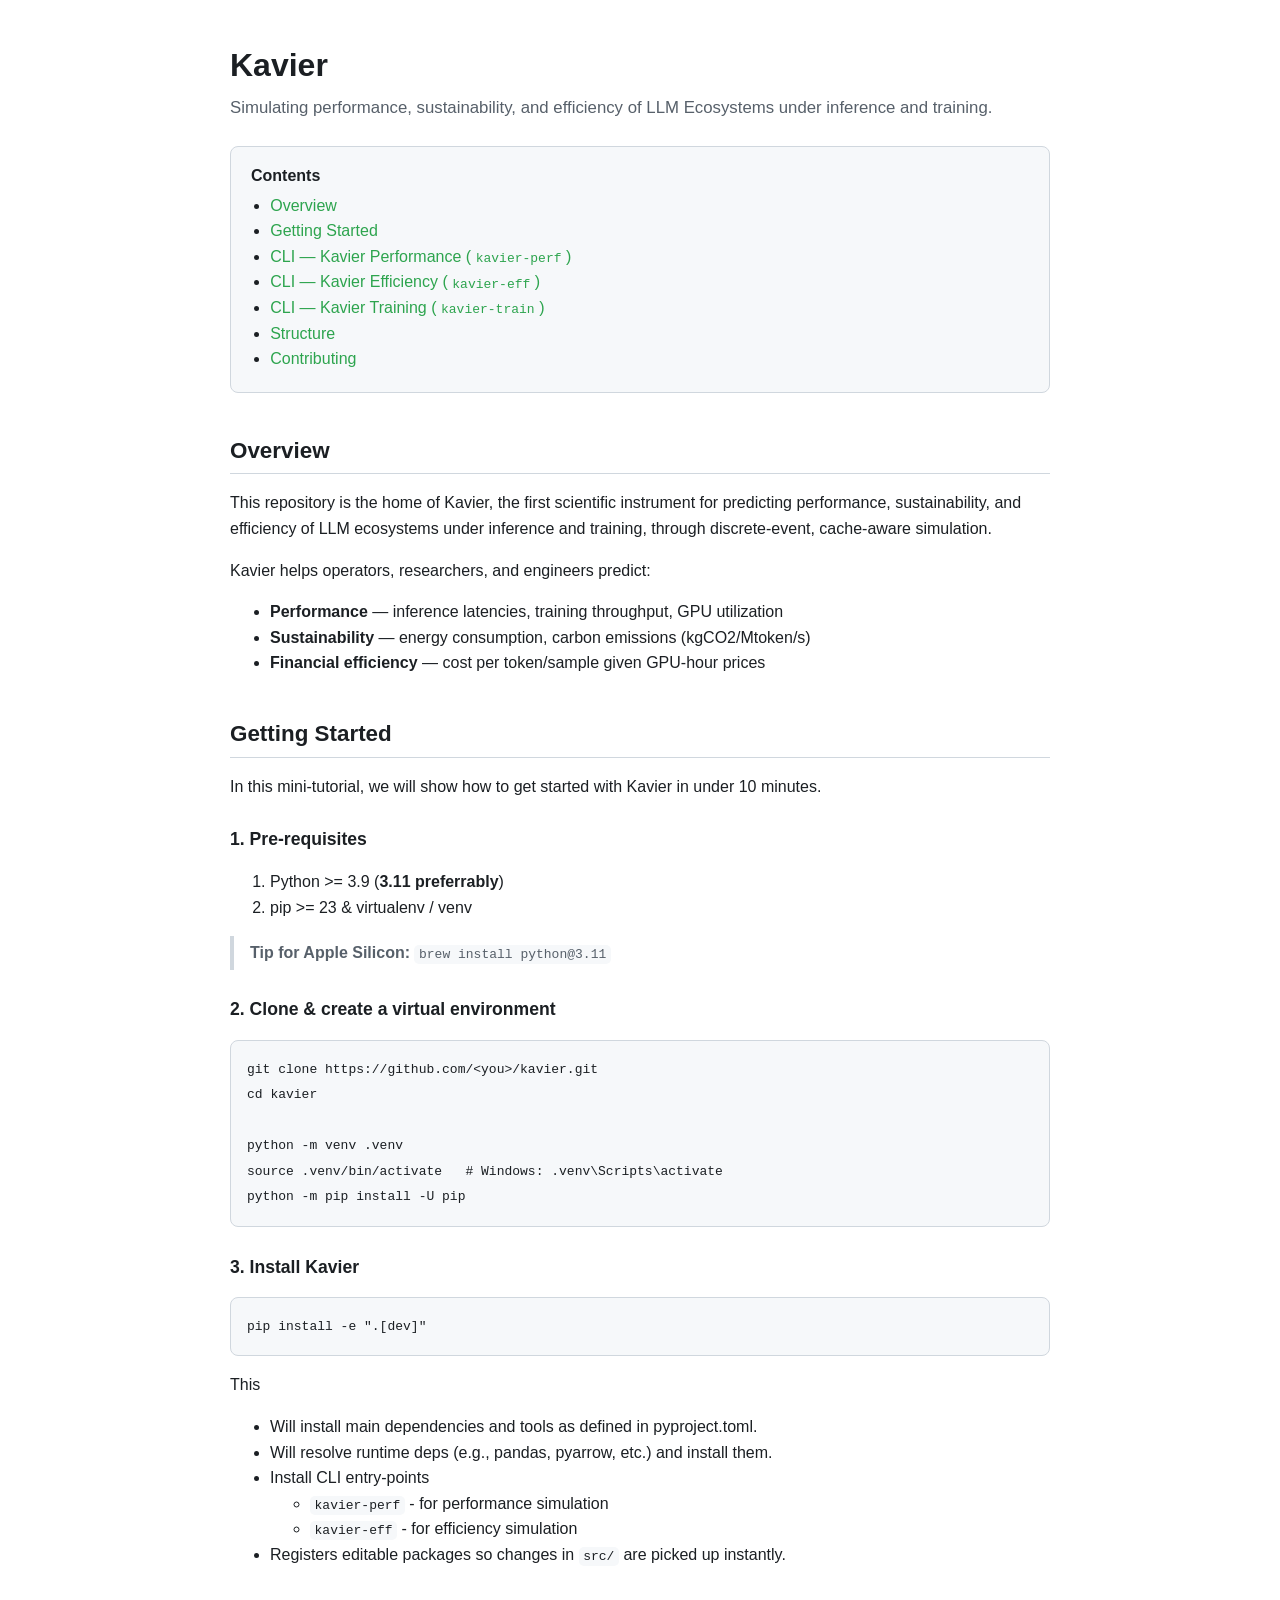
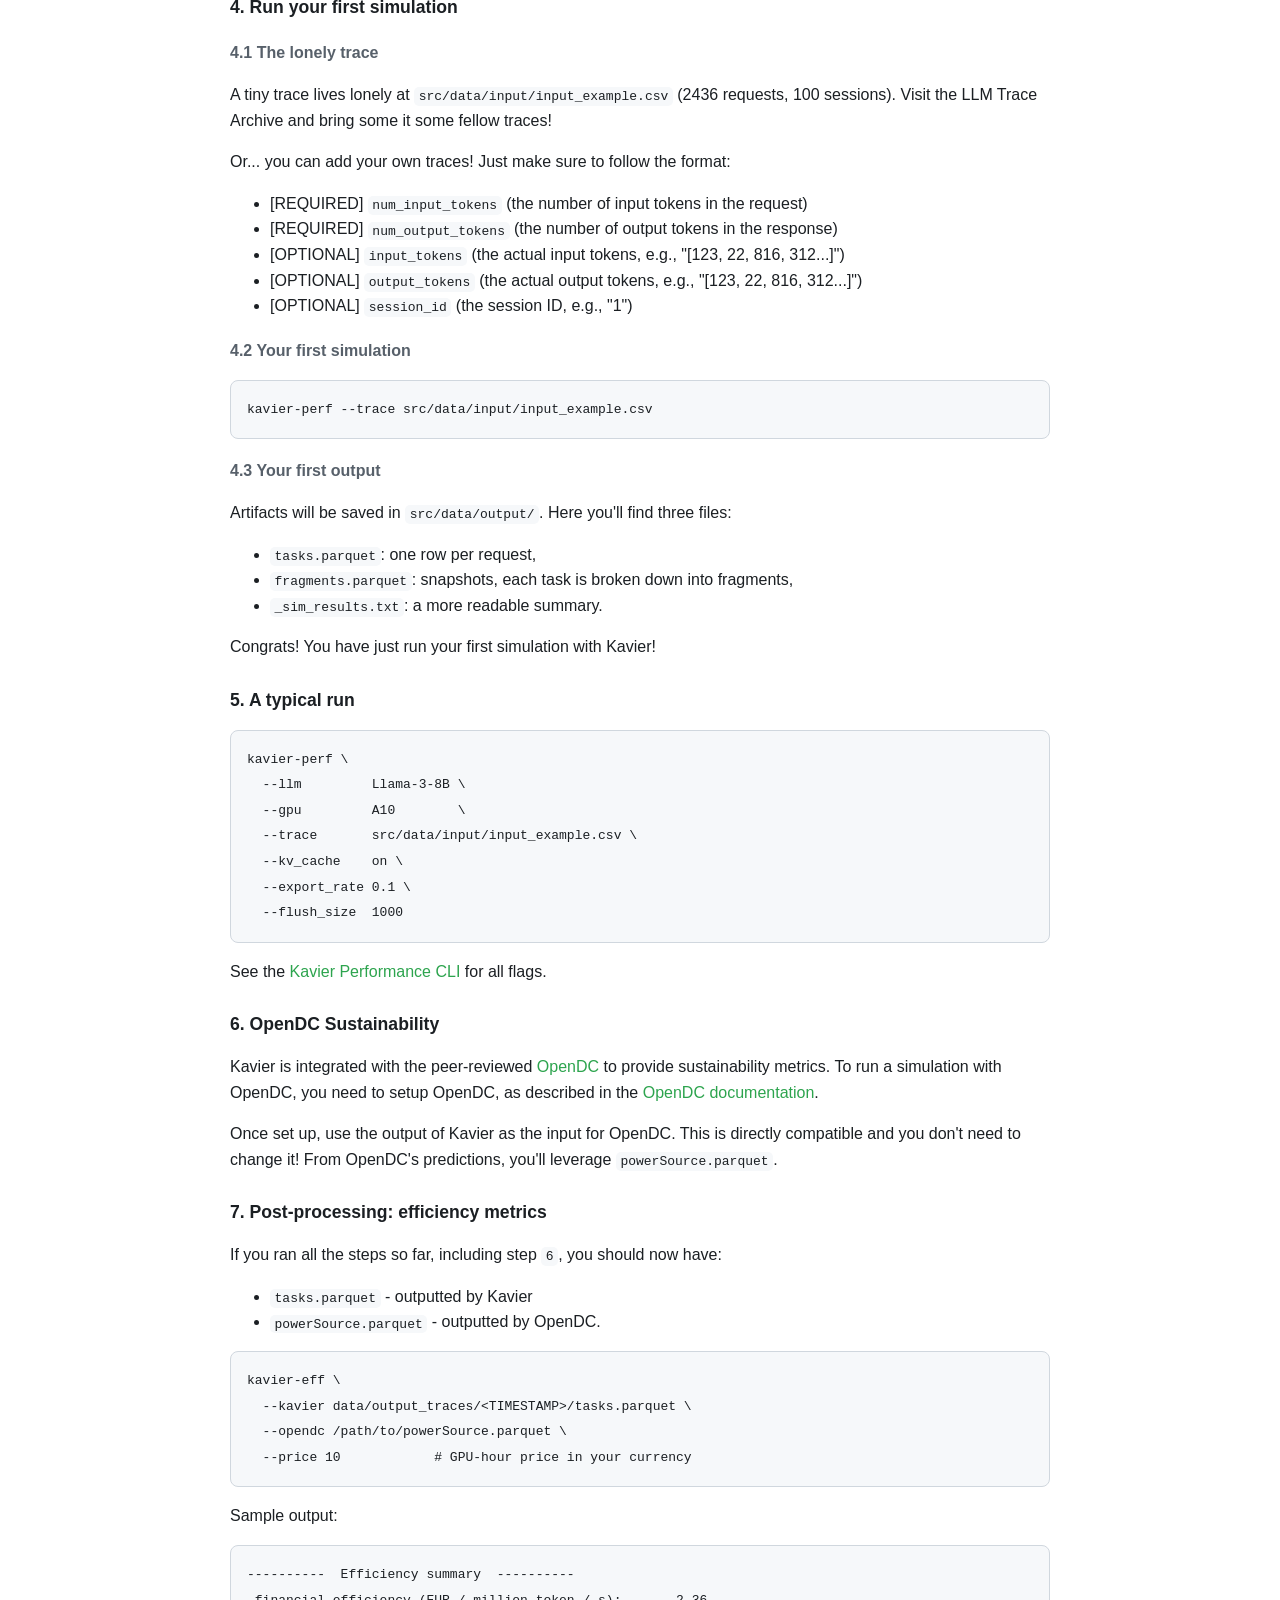
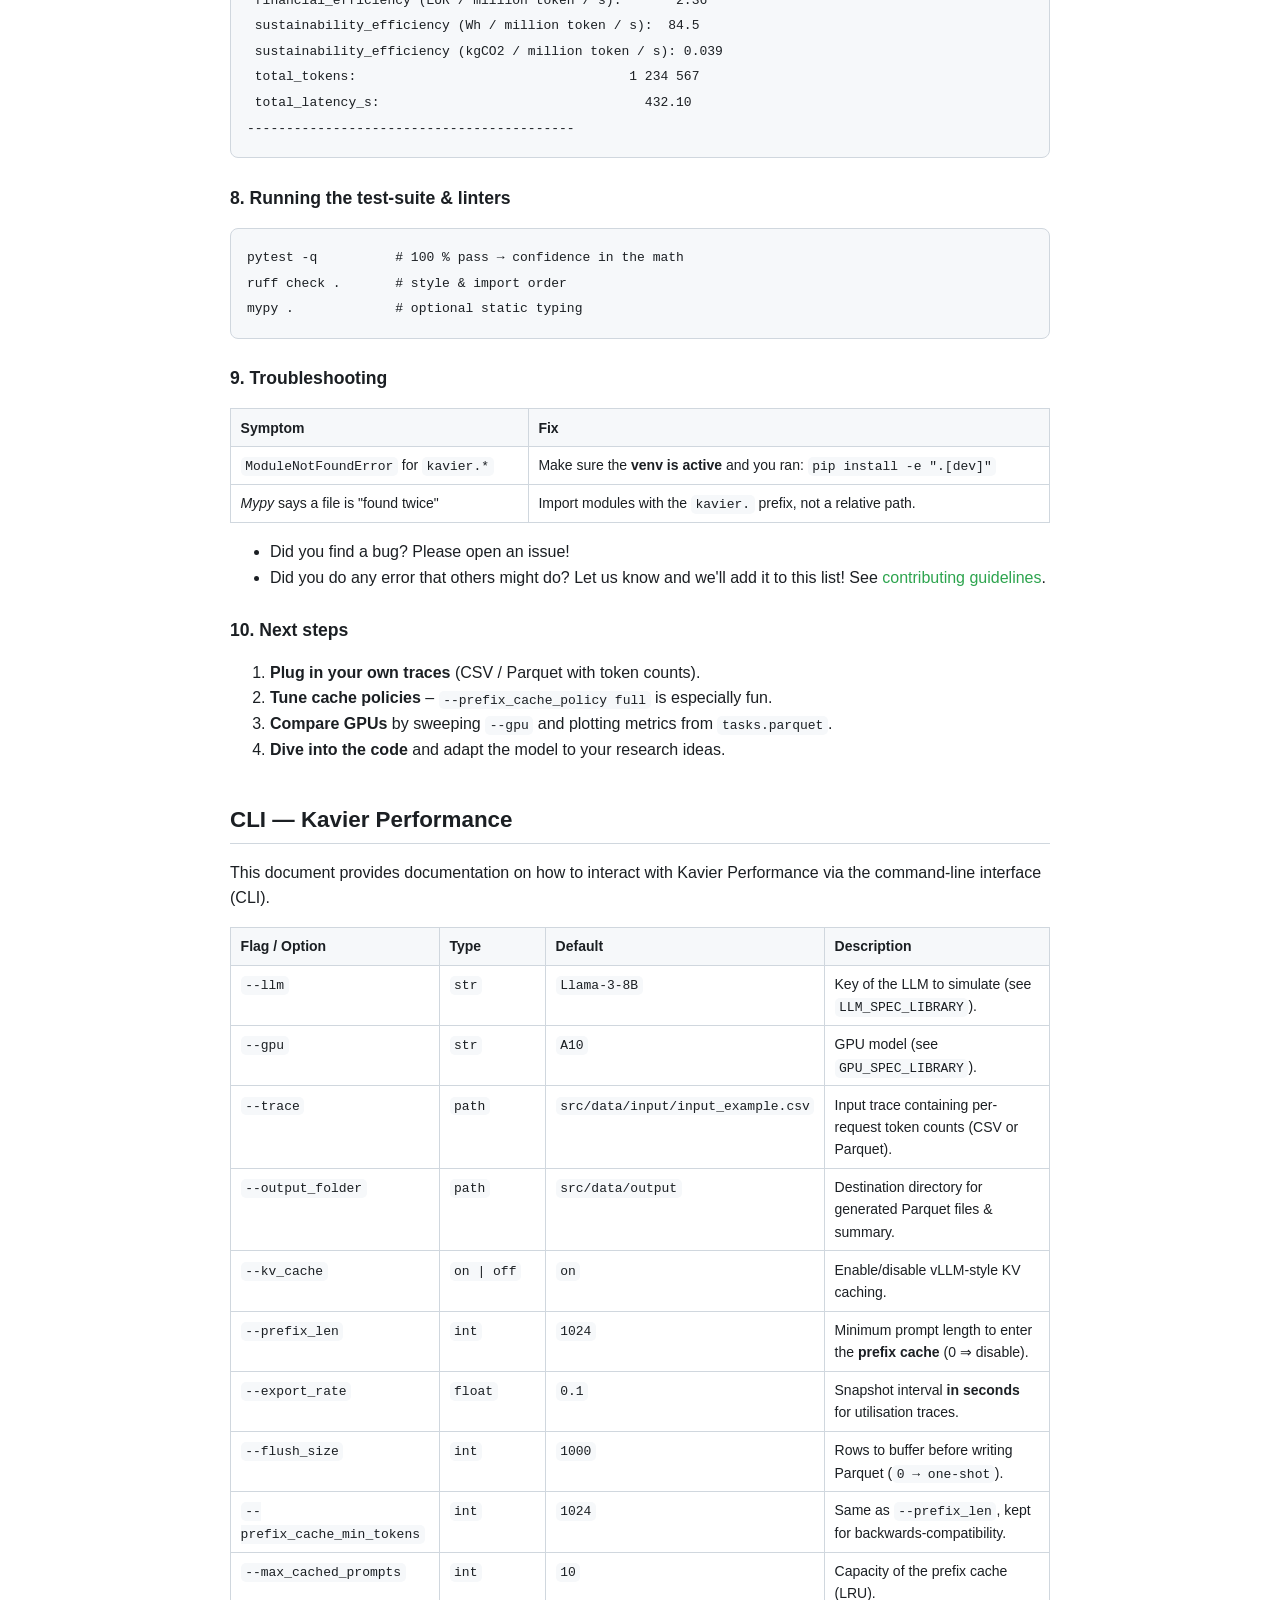
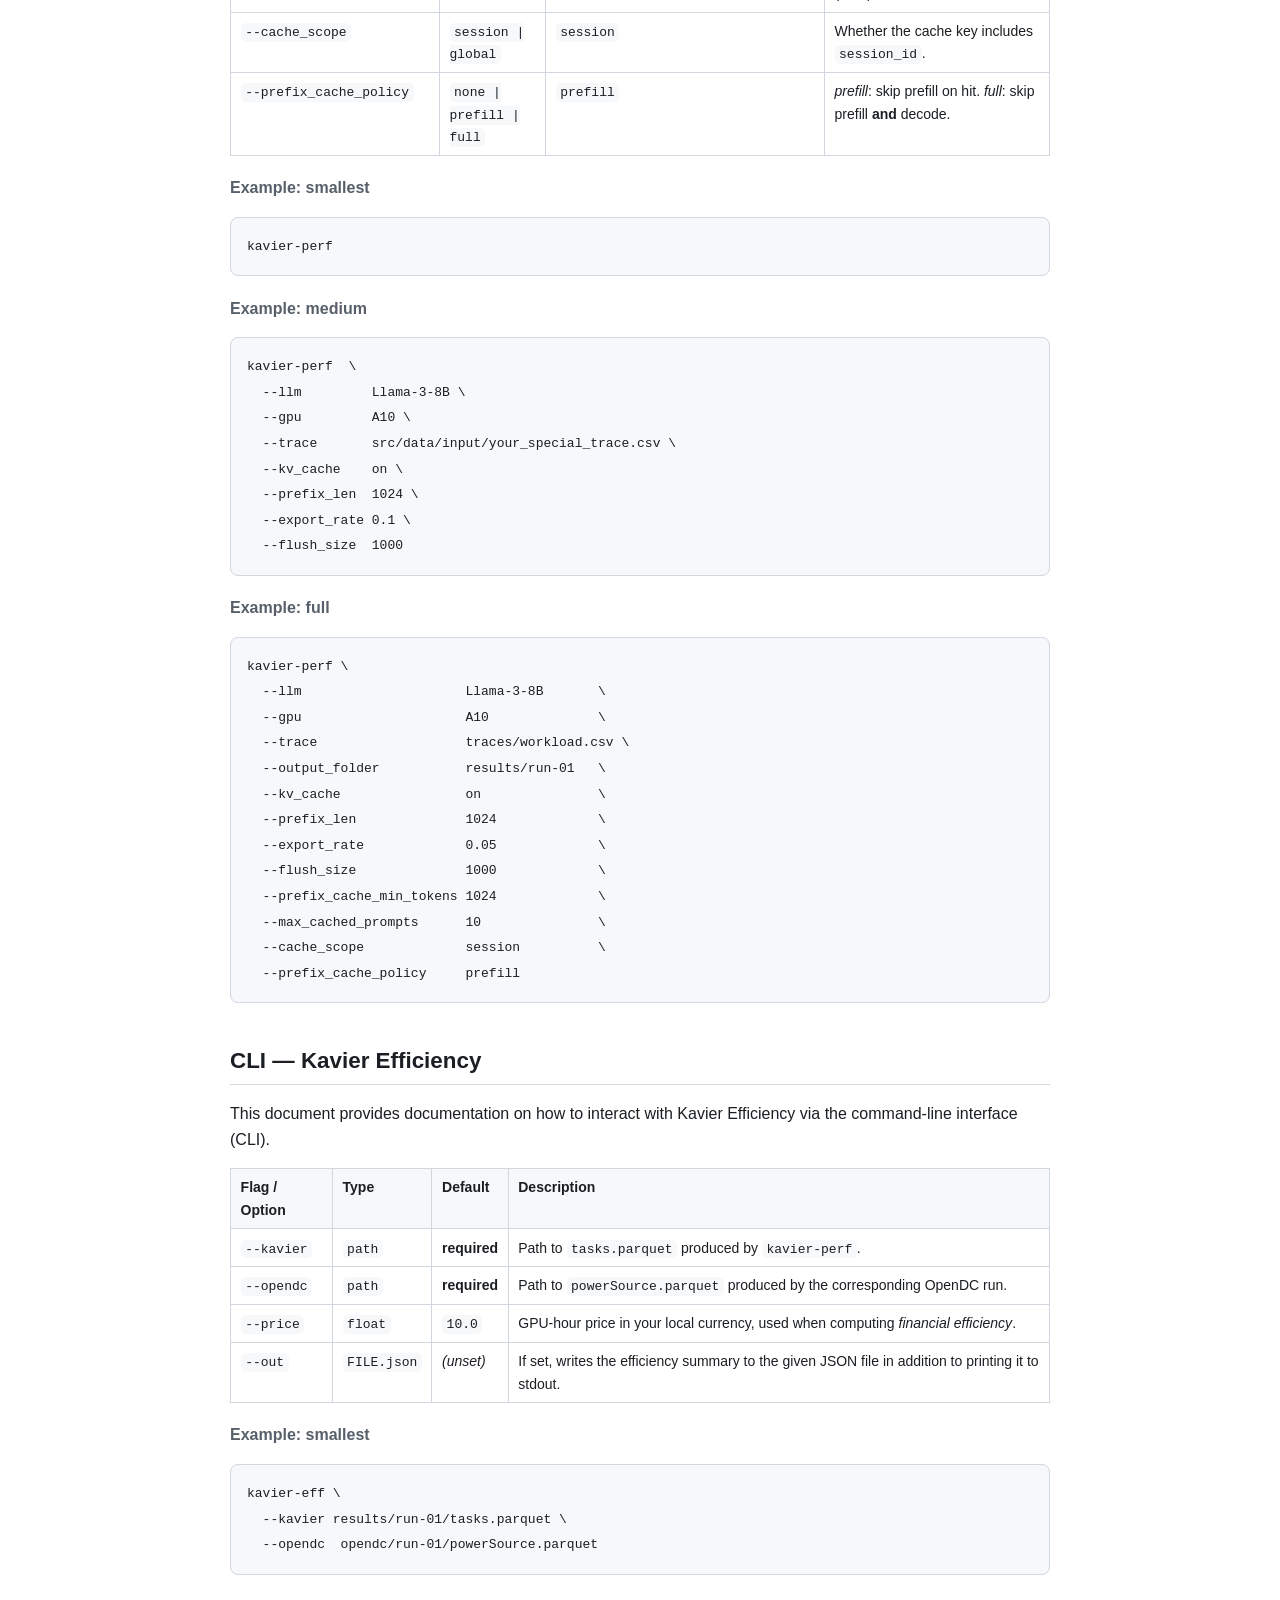
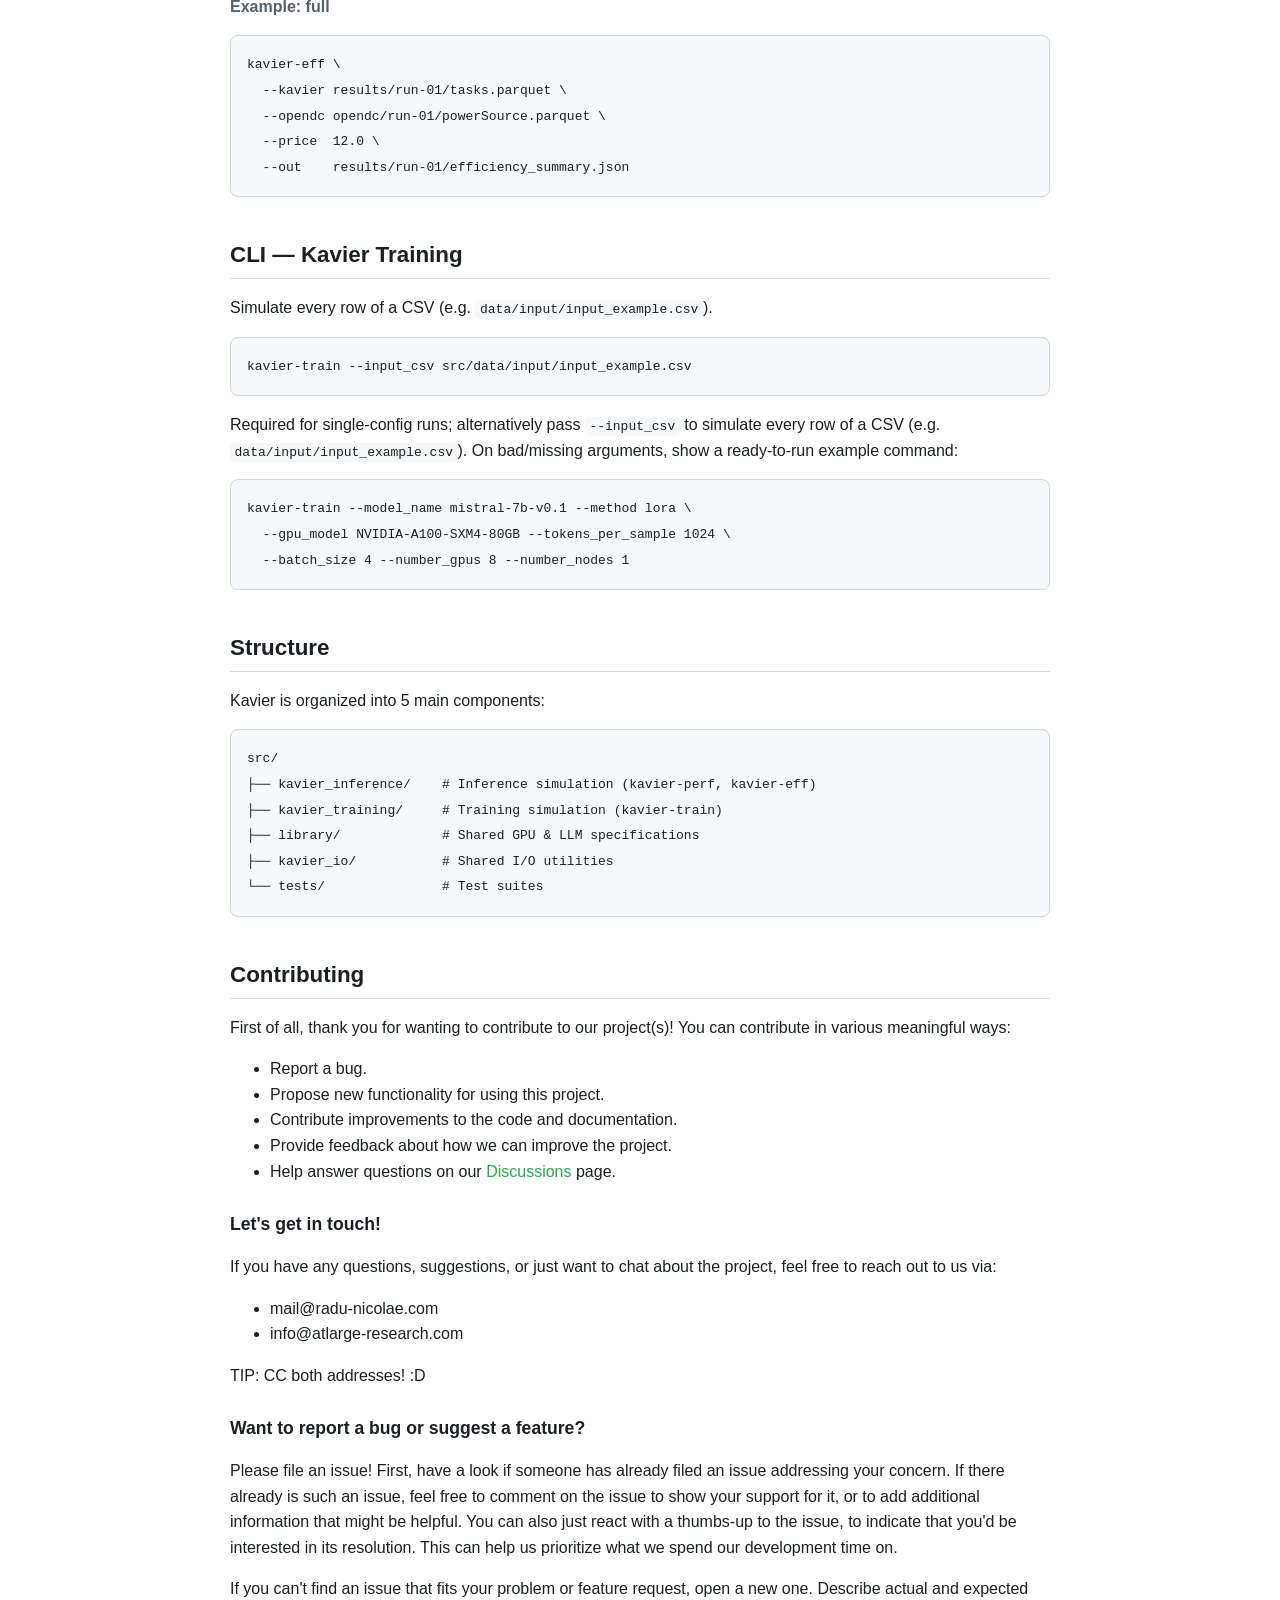
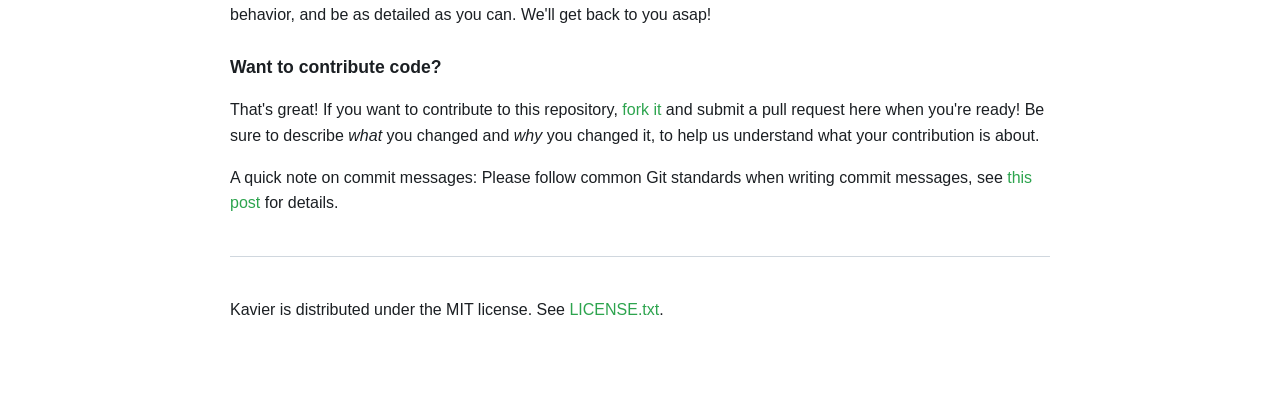
==== docs/index.html @ 8dd2b0b7 "docs: consolidate markdown into docs/index.html (author's wording only)" ====
<!DOCTYPE html>
<html lang="en">
<head>
<meta charset="utf-8">
<meta name="viewport" content="width=device-width, initial-scale=1">
<title>Kavier Documentation</title>
<style>
  :root { --fg: #1b1f23; --muted: #57606a; --accent: #2da44e; --border: #d0d7de; --bg: #ffffff; --code-bg: #f6f8fa; }
  * { box-sizing: border-box; }
  body { margin: 0; color: var(--fg); background: var(--bg);
         font: 16px/1.6 -apple-system, BlinkMacSystemFont, "Segoe UI", Helvetica, Arial, sans-serif; }
  .wrap { max-width: 860px; margin: 0 auto; padding: 2.5rem 1.25rem 4rem; }
  h1 { font-size: 2rem; margin: 0 0 .25rem; }
  h2 { font-size: 1.4rem; margin: 2.5rem 0 .75rem; padding-bottom: .3rem; border-bottom: 1px solid var(--border); }
  h3 { font-size: 1.1rem; margin: 1.6rem 0 .5rem; }
  h4 { font-size: 1rem; margin: 1.2rem 0 .4rem; color: var(--muted); }
  p, li { color: var(--fg); }
  a { color: var(--accent); text-decoration: none; }
  a:hover { text-decoration: underline; }
  code { background: var(--code-bg); padding: .15em .35em; border-radius: 5px;
         font: 13px/1.5 ui-monospace, SFMono-Regular, Menlo, Consolas, monospace; }
  pre { background: var(--code-bg); border: 1px solid var(--border); border-radius: 8px;
        padding: 1rem; overflow-x: auto; }
  pre code { background: none; padding: 0; }
  table { border-collapse: collapse; width: 100%; margin: 1rem 0; font-size: 14px; }
  th, td { border: 1px solid var(--border); padding: .45rem .6rem; text-align: left; vertical-align: top; }
  th { background: var(--code-bg); }
  .tagline { color: var(--muted); font-size: 1.05rem; margin: 0 0 1.5rem; }
  nav.toc { background: var(--code-bg); border: 1px solid var(--border); border-radius: 8px;
            padding: 1rem 1.25rem; margin: 1.5rem 0; }
  nav.toc ul { margin: .25rem 0; padding-left: 1.2rem; }
  blockquote { margin: 1rem 0; padding: .25rem 1rem; border-left: 4px solid var(--border); color: var(--muted); }
  hr { border: none; border-top: 1px solid var(--border); margin: 2.5rem 0; }
</style>
</head>
<body>
<div class="wrap">

  <h1>Kavier</h1>
  <p class="tagline">Simulating performance, sustainability, and efficiency of LLM Ecosystems under inference and training.</p>

  <nav class="toc">
    <strong>Contents</strong>
    <ul>
      <li><a href="#overview">Overview</a></li>
      <li><a href="#getting-started">Getting Started</a></li>
      <li><a href="#cli-performance">CLI &mdash; Kavier Performance (<code>kavier-perf</code>)</a></li>
      <li><a href="#cli-efficiency">CLI &mdash; Kavier Efficiency (<code>kavier-eff</code>)</a></li>
      <li><a href="#cli-training">CLI &mdash; Kavier Training (<code>kavier-train</code>)</a></li>
      <li><a href="#structure">Structure</a></li>
      <li><a href="#contributing">Contributing</a></li>
    </ul>
  </nav>

  <h2 id="overview">Overview</h2>
  <p>This repository is the home of Kavier, the first scientific instrument for predicting performance, sustainability, and efficiency of LLM ecosystems under inference and training, through discrete-event, cache-aware simulation.</p>
  <p>Kavier helps operators, researchers, and engineers predict:</p>
  <ul>
    <li><strong>Performance</strong> &mdash; inference latencies, training throughput, GPU utilization</li>
    <li><strong>Sustainability</strong> &mdash; energy consumption, carbon emissions (kgCO2/Mtoken/s)</li>
    <li><strong>Financial efficiency</strong> &mdash; cost per token/sample given GPU-hour prices</li>
  </ul>

  <h2 id="getting-started">Getting Started</h2>
  <p>In this mini-tutorial, we will show how to get started with Kavier in under 10 minutes.</p>

  <h3>1. Pre-requisites</h3>
  <ol>
    <li>Python &gt;= 3.9 (<strong>3.11 preferrably</strong>)</li>
    <li>pip &gt;= 23 &amp; virtualenv / venv</li>
  </ol>
  <blockquote><strong>Tip for Apple Silicon:</strong> <code>brew install python@3.11</code></blockquote>

  <h3>2. Clone &amp; create a virtual environment</h3>
<pre><code>git clone https://github.com/&lt;you&gt;/kavier.git
cd kavier

python -m venv .venv
source .venv/bin/activate   # Windows: .venv\Scripts\activate
python -m pip install -U pip</code></pre>

  <h3>3. Install Kavier</h3>
<pre><code>pip install -e ".[dev]"</code></pre>
  <p>This</p>
  <ul>
    <li>Will install main dependencies and tools as defined in pyproject.toml.</li>
    <li>Will resolve runtime deps (e.g., pandas, pyarrow, etc.) and install them.</li>
    <li>Install CLI entry-points
      <ul>
        <li><code>kavier-perf</code> - for performance simulation</li>
        <li><code>kavier-eff</code> - for efficiency simulation</li>
      </ul>
    </li>
    <li>Registers editable packages so changes in <code>src/</code> are picked up instantly.</li>
  </ul>

  <h3>4. Run your first simulation</h3>
  <h4>4.1 The lonely trace</h4>
  <p>A tiny trace lives lonely at <code>src/data/input/input_example.csv</code> (2436 requests, 100 sessions). Visit the LLM Trace Archive and bring some it some fellow traces!</p>
  <p>Or... you can add your own traces! Just make sure to follow the format:</p>
  <ul>
    <li>[REQUIRED] <code>num_input_tokens</code> (the number of input tokens in the request)</li>
    <li>[REQUIRED] <code>num_output_tokens</code> (the number of output tokens in the response)</li>
    <li>[OPTIONAL] <code>input_tokens</code> (the actual input tokens, e.g., "[123, 22, 816, 312...]")</li>
    <li>[OPTIONAL] <code>output_tokens</code> (the actual output tokens, e.g., "[123, 22, 816, 312...]")</li>
    <li>[OPTIONAL] <code>session_id</code> (the session ID, e.g., "1")</li>
  </ul>

  <h4>4.2 Your first simulation</h4>
<pre><code>kavier-perf --trace src/data/input/input_example.csv</code></pre>

  <h4>4.3 Your first output</h4>
  <p>Artifacts will be saved in <code>src/data/output/</code>. Here you'll find three files:</p>
  <ul>
    <li><code>tasks.parquet</code>: one row per request,</li>
    <li><code>fragments.parquet</code>: snapshots, each task is broken down into fragments,</li>
    <li><code>_sim_results.txt</code>: a more readable summary.</li>
  </ul>
  <p>Congrats! You have just run your first simulation with Kavier!</p>

  <h3>5. A typical run</h3>
<pre><code>kavier-perf \
  --llm         Llama-3-8B \
  --gpu         A10        \
  --trace       src/data/input/input_example.csv \
  --kv_cache    on \
  --export_rate 0.1 \
  --flush_size  1000</code></pre>
  <p>See the <a href="#cli-performance">Kavier Performance CLI</a> for all flags.</p>

  <h3>6. OpenDC Sustainability</h3>
  <p>Kavier is integrated with the peer-reviewed <a href="https://opendc.org/">OpenDC</a> to provide sustainability metrics. To run a simulation with OpenDC, you need to setup OpenDC, as described in the <a href="https://opendc.org/">OpenDC documentation</a>.</p>
  <p>Once set up, use the output of Kavier as the input for OpenDC. This is directly compatible and you don't need to change it! From OpenDC's predictions, you'll leverage <code>powerSource.parquet</code>.</p>

  <h3>7. Post-processing: efficiency metrics</h3>
  <p>If you ran all the steps so far, including step <code>6</code>, you should now have:</p>
  <ul>
    <li><code>tasks.parquet</code> - outputted by Kavier</li>
    <li><code>powerSource.parquet</code> - outputted by OpenDC.</li>
  </ul>
<pre><code>kavier-eff \
  --kavier data/output_traces/&lt;TIMESTAMP&gt;/tasks.parquet \
  --opendc /path/to/powerSource.parquet \
  --price 10            # GPU-hour price in your currency</code></pre>
  <p>Sample output:</p>
<pre><code>----------  Efficiency summary  ----------
 financial_efficiency (EUR / million token / s):       2.36
 sustainability_efficiency (Wh / million token / s):  84.5
 sustainability_efficiency (kgCO2 / million token / s): 0.039
 total_tokens:                                   1 234 567
 total_latency_s:                                  432.10
------------------------------------------</code></pre>

  <h3>8. Running the test-suite &amp; linters</h3>
<pre><code>pytest -q          # 100 % pass → confidence in the math
ruff check .       # style & import order
mypy .             # optional static typing</code></pre>

  <h3>9. Troubleshooting</h3>
  <table>
    <tr><th>Symptom</th><th>Fix</th></tr>
    <tr><td><code>ModuleNotFoundError</code> for <code>kavier.*</code></td><td>Make sure the <strong>venv is active</strong> and you ran: <code>pip install -e ".[dev]"</code></td></tr>
    <tr><td><em>Mypy</em> says a file is "found twice"</td><td>Import modules with the <strong><code>kavier.</code></strong> prefix, not a relative path.</td></tr>
  </table>
  <ul>
    <li>Did you find a bug? Please open an issue!</li>
    <li>Did you do any error that others might do? Let us know and we'll add it to this list! See <a href="#contributing">contributing guidelines</a>.</li>
  </ul>

  <h3>10. Next steps</h3>
  <ol>
    <li><strong>Plug in your own traces</strong> (CSV / Parquet with token counts).</li>
    <li><strong>Tune cache policies</strong> &ndash; <code>--prefix_cache_policy full</code> is especially fun.</li>
    <li><strong>Compare GPUs</strong> by sweeping <code>--gpu</code> and plotting metrics from <code>tasks.parquet</code>.</li>
    <li><strong>Dive into the code</strong> and adapt the model to your research ideas.</li>
  </ol>

  <h2 id="cli-performance">CLI &mdash; Kavier Performance</h2>
  <p>This document provides documentation on how to interact with Kavier Performance via the command-line interface (CLI).</p>
  <table>
    <tr><th>Flag / Option</th><th>Type</th><th>Default</th><th>Description</th></tr>
    <tr><td><code>--llm</code></td><td><code>str</code></td><td><code>Llama-3-8B</code></td><td>Key of the LLM to simulate (see <code>LLM_SPEC_LIBRARY</code>).</td></tr>
    <tr><td><code>--gpu</code></td><td><code>str</code></td><td><code>A10</code></td><td>GPU model (see <code>GPU_SPEC_LIBRARY</code>).</td></tr>
    <tr><td><code>--trace</code></td><td><code>path</code></td><td><code>src/data/input/input_example.csv</code></td><td>Input trace containing per-request token counts (CSV or Parquet).</td></tr>
    <tr><td><code>--output_folder</code></td><td><code>path</code></td><td><code>src/data/output</code></td><td>Destination directory for generated Parquet files &amp; summary.</td></tr>
    <tr><td><code>--kv_cache</code></td><td><code>on | off</code></td><td><code>on</code></td><td>Enable/disable vLLM-style KV caching.</td></tr>
    <tr><td><code>--prefix_len</code></td><td><code>int</code></td><td><code>1024</code></td><td>Minimum prompt length to enter the <strong>prefix cache</strong> (0 &rArr; disable).</td></tr>
    <tr><td><code>--export_rate</code></td><td><code>float</code></td><td><code>0.1</code></td><td>Snapshot interval <strong>in seconds</strong> for utilisation traces.</td></tr>
    <tr><td><code>--flush_size</code></td><td><code>int</code></td><td><code>1000</code></td><td>Rows to buffer before writing Parquet (<code>0 → one-shot</code>).</td></tr>
    <tr><td><code>--prefix_cache_min_tokens</code></td><td><code>int</code></td><td><code>1024</code></td><td>Same as <code>--prefix_len</code>, kept for backwards-compatibility.</td></tr>
    <tr><td><code>--max_cached_prompts</code></td><td><code>int</code></td><td><code>10</code></td><td>Capacity of the prefix cache (LRU).</td></tr>
    <tr><td><code>--cache_scope</code></td><td><code>session | global</code></td><td><code>session</code></td><td>Whether the cache key includes <code>session_id</code>.</td></tr>
    <tr><td><code>--prefix_cache_policy</code></td><td><code>none | prefill | full</code></td><td><code>prefill</code></td><td><em>prefill</em>: skip prefill on hit. <em>full</em>: skip prefill <strong>and</strong> decode.</td></tr>
  </table>

  <h4>Example: smallest</h4>
<pre><code>kavier-perf</code></pre>

  <h4>Example: medium</h4>
<pre><code>kavier-perf  \
  --llm         Llama-3-8B \
  --gpu         A10 \
  --trace       src/data/input/your_special_trace.csv \
  --kv_cache    on \
  --prefix_len  1024 \
  --export_rate 0.1 \
  --flush_size  1000</code></pre>

  <h4>Example: full</h4>
<pre><code>kavier-perf \
  --llm                     Llama-3-8B       \
  --gpu                     A10              \
  --trace                   traces/workload.csv \
  --output_folder           results/run-01   \
  --kv_cache                on               \
  --prefix_len              1024             \
  --export_rate             0.05             \
  --flush_size              1000             \
  --prefix_cache_min_tokens 1024             \
  --max_cached_prompts      10               \
  --cache_scope             session          \
  --prefix_cache_policy     prefill</code></pre>

  <h2 id="cli-efficiency">CLI &mdash; Kavier Efficiency</h2>
  <p>This document provides documentation on how to interact with Kavier Efficiency via the command-line interface (CLI).</p>
  <table>
    <tr><th>Flag / Option</th><th>Type</th><th>Default</th><th>Description</th></tr>
    <tr><td><code>--kavier</code></td><td><code>path</code></td><td><strong>required</strong></td><td>Path to <strong><code>tasks.parquet</code></strong> produced by <code>kavier-perf</code>.</td></tr>
    <tr><td><code>--opendc</code></td><td><code>path</code></td><td><strong>required</strong></td><td>Path to <strong><code>powerSource.parquet</code></strong> produced by the corresponding OpenDC run.</td></tr>
    <tr><td><code>--price</code></td><td><code>float</code></td><td><code>10.0</code></td><td>GPU-hour price in your local currency, used when computing <em>financial efficiency</em>.</td></tr>
    <tr><td><code>--out</code></td><td><code>FILE.json</code></td><td><em>(unset)</em></td><td>If set, writes the efficiency summary to the given JSON file in addition to printing it to stdout.</td></tr>
  </table>

  <h4>Example: smallest</h4>
<pre><code>kavier-eff \
  --kavier results/run-01/tasks.parquet \
  --opendc  opendc/run-01/powerSource.parquet</code></pre>

  <h4>Example: full</h4>
<pre><code>kavier-eff \
  --kavier results/run-01/tasks.parquet \
  --opendc opendc/run-01/powerSource.parquet \
  --price  12.0 \
  --out    results/run-01/efficiency_summary.json</code></pre>

  <h2 id="cli-training">CLI &mdash; Kavier Training</h2>
  <p>Simulate every row of a CSV (e.g. <code>data/input/input_example.csv</code>).</p>
<pre><code>kavier-train --input_csv src/data/input/input_example.csv</code></pre>
  <p>Required for single-config runs; alternatively pass <code>--input_csv</code> to simulate every row of a CSV (e.g. <code>data/input/input_example.csv</code>). On bad/missing arguments, show a ready-to-run example command:</p>
<pre><code>kavier-train --model_name mistral-7b-v0.1 --method lora \
  --gpu_model NVIDIA-A100-SXM4-80GB --tokens_per_sample 1024 \
  --batch_size 4 --number_gpus 8 --number_nodes 1</code></pre>

  <h2 id="structure">Structure</h2>
  <p>Kavier is organized into 5 main components:</p>
<pre><code>src/
├── kavier_inference/    # Inference simulation (kavier-perf, kavier-eff)
├── kavier_training/     # Training simulation (kavier-train)
├── library/             # Shared GPU & LLM specifications
├── kavier_io/           # Shared I/O utilities
└── tests/               # Test suites</code></pre>

  <h2 id="contributing">Contributing</h2>
  <p>First of all, thank you for wanting to contribute to our project(s)! You can contribute in various meaningful ways:</p>
  <ul>
    <li>Report a bug.</li>
    <li>Propose new functionality for using this project.</li>
    <li>Contribute improvements to the code and documentation.</li>
    <li>Provide feedback about how we can improve the project.</li>
    <li>Help answer questions on our <a href="https://github.com/atlarge-research/discussions">Discussions</a> page.</li>
  </ul>

  <h3>Let's get in touch!</h3>
  <p>If you have any questions, suggestions, or just want to chat about the project, feel free to reach out to us via:</p>
  <ul>
    <li>mail@radu-nicolae.com</li>
    <li>info@atlarge-research.com</li>
  </ul>
  <p>TIP: CC both addresses! :D</p>

  <h3>Want to report a bug or suggest a feature?</h3>
  <p>Please file an issue! First, have a look if someone has already filed an issue addressing your concern. If there already is such an issue, feel free to comment on the issue to show your support for it, or to add additional information that might be helpful. You can also just react with a thumbs-up to the issue, to indicate that you'd be interested in its resolution. This can help us prioritize what we spend our development time on.</p>
  <p>If you can't find an issue that fits your problem or feature request, open a new one. Describe actual and expected behavior, and be as detailed as you can. We'll get back to you asap!</p>

  <h3>Want to contribute code?</h3>
  <p>That's great! If you want to contribute to this repository, <a href="https://github.com/atlarge-research/opendc/new/master">fork it</a> and submit a pull request here when you're ready! Be sure to describe <em>what</em> you changed and <em>why</em> you changed it, to help us understand what your contribution is about.</p>
  <p>A quick note on commit messages: Please follow common Git standards when writing commit messages, see <a href="https://cbea.ms/git-commit/">this post</a> for details.</p>

  <hr>
  <p>Kavier is distributed under the MIT license. See <a href="../LICENSE.txt">LICENSE.txt</a>.</p>

</div>
</body>
</html>
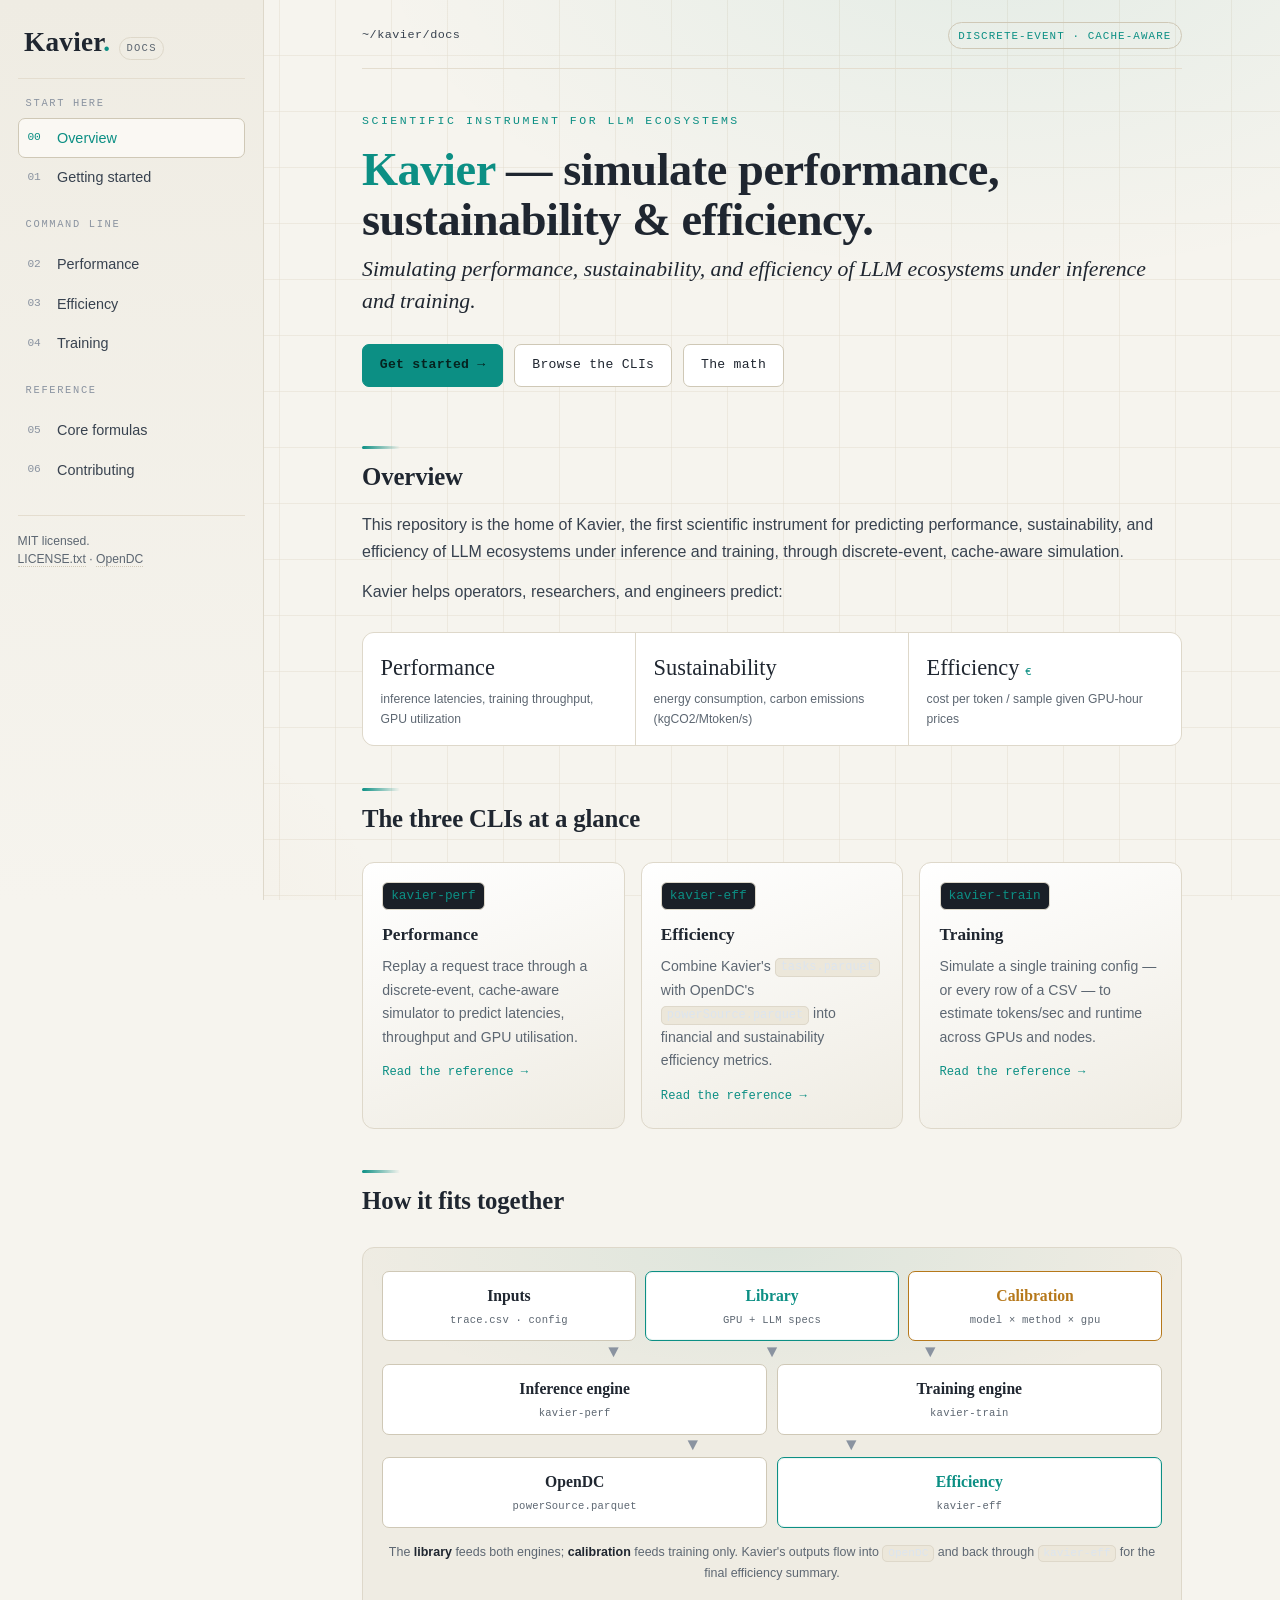
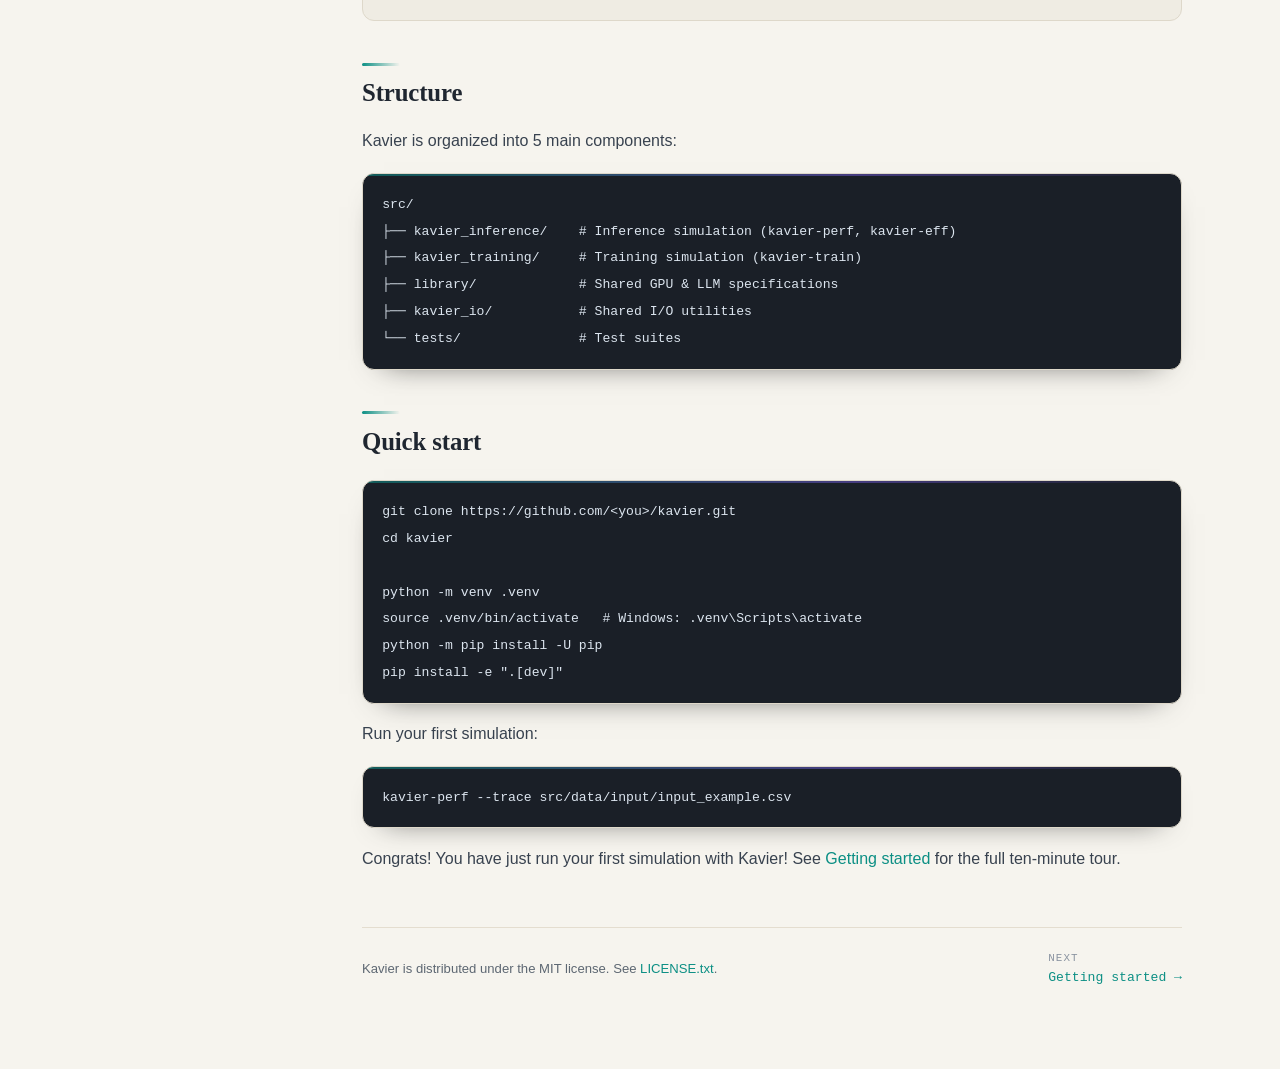
==== commit 61a4f6e4: "docs: multi-page documentation site" ====
--- a/docs/index.html
+++ b/docs/index.html
@@ -3,291 +3,174 @@
 <head>
 <meta charset="utf-8">
 <meta name="viewport" content="width=device-width, initial-scale=1">
-<title>Kavier Documentation</title>
-<style>
-  :root { --fg: #1b1f23; --muted: #57606a; --accent: #2da44e; --border: #d0d7de; --bg: #ffffff; --code-bg: #f6f8fa; }
-  * { box-sizing: border-box; }
-  body { margin: 0; color: var(--fg); background: var(--bg);
-         font: 16px/1.6 -apple-system, BlinkMacSystemFont, "Segoe UI", Helvetica, Arial, sans-serif; }
-  .wrap { max-width: 860px; margin: 0 auto; padding: 2.5rem 1.25rem 4rem; }
-  h1 { font-size: 2rem; margin: 0 0 .25rem; }
-  h2 { font-size: 1.4rem; margin: 2.5rem 0 .75rem; padding-bottom: .3rem; border-bottom: 1px solid var(--border); }
-  h3 { font-size: 1.1rem; margin: 1.6rem 0 .5rem; }
-  h4 { font-size: 1rem; margin: 1.2rem 0 .4rem; color: var(--muted); }
-  p, li { color: var(--fg); }
-  a { color: var(--accent); text-decoration: none; }
-  a:hover { text-decoration: underline; }
-  code { background: var(--code-bg); padding: .15em .35em; border-radius: 5px;
-         font: 13px/1.5 ui-monospace, SFMono-Regular, Menlo, Consolas, monospace; }
-  pre { background: var(--code-bg); border: 1px solid var(--border); border-radius: 8px;
-        padding: 1rem; overflow-x: auto; }
-  pre code { background: none; padding: 0; }
-  table { border-collapse: collapse; width: 100%; margin: 1rem 0; font-size: 14px; }
-  th, td { border: 1px solid var(--border); padding: .45rem .6rem; text-align: left; vertical-align: top; }
-  th { background: var(--code-bg); }
-  .tagline { color: var(--muted); font-size: 1.05rem; margin: 0 0 1.5rem; }
-  nav.toc { background: var(--code-bg); border: 1px solid var(--border); border-radius: 8px;
-            padding: 1rem 1.25rem; margin: 1.5rem 0; }
-  nav.toc ul { margin: .25rem 0; padding-left: 1.2rem; }
-  blockquote { margin: 1rem 0; padding: .25rem 1rem; border-left: 4px solid var(--border); color: var(--muted); }
-  hr { border: none; border-top: 1px solid var(--border); margin: 2.5rem 0; }
-</style>
+<title>Kavier — Documentation</title>
+<link rel="stylesheet" href="style.css">
 </head>
 <body>
-<div class="wrap">
+<div class="layout">
 
-  <h1>Kavier</h1>
-  <p class="tagline">Simulating performance, sustainability, and efficiency of LLM Ecosystems under inference and training.</p>
+  <aside class="sidebar">
+    <a class="brand nav-noline" href="index.html">
+      <span class="mark">Kavier<span class="dot">.</span></span>
+      <span class="ver">docs</span>
+    </a>
+    <nav class="nav">
+      <div class="nav-group-label">Start here</div>
+      <a class="active" href="index.html"><span class="ix">00</span> Overview</a>
+      <a href="getting-started.html"><span class="ix">01</span> Getting started</a>
 
-  <nav class="toc">
-    <strong>Contents</strong>
-    <ul>
-      <li><a href="#overview">Overview</a></li>
-      <li><a href="#getting-started">Getting Started</a></li>
-      <li><a href="#cli-performance">CLI &mdash; Kavier Performance (<code>kavier-perf</code>)</a></li>
-      <li><a href="#cli-efficiency">CLI &mdash; Kavier Efficiency (<code>kavier-eff</code>)</a></li>
-      <li><a href="#cli-training">CLI &mdash; Kavier Training (<code>kavier-train</code>)</a></li>
-      <li><a href="#structure">Structure</a></li>
-      <li><a href="#contributing">Contributing</a></li>
-    </ul>
-  </nav>
+      <div class="nav-group">
+        <div class="nav-group-label">Command line</div>
+      </div>
+      <a href="cli-performance.html"><span class="ix">02</span> Performance</a>
+      <a href="cli-efficiency.html"><span class="ix">03</span> Efficiency</a>
+      <a href="cli-training.html"><span class="ix">04</span> Training</a>
 
-  <h2 id="overview">Overview</h2>
-  <p>This repository is the home of Kavier, the first scientific instrument for predicting performance, sustainability, and efficiency of LLM ecosystems under inference and training, through discrete-event, cache-aware simulation.</p>
-  <p>Kavier helps operators, researchers, and engineers predict:</p>
-  <ul>
-    <li><strong>Performance</strong> &mdash; inference latencies, training throughput, GPU utilization</li>
-    <li><strong>Sustainability</strong> &mdash; energy consumption, carbon emissions (kgCO2/Mtoken/s)</li>
-    <li><strong>Financial efficiency</strong> &mdash; cost per token/sample given GPU-hour prices</li>
-  </ul>
+      <div class="nav-group">
+        <div class="nav-group-label">Reference</div>
+      </div>
+      <a href="formulas.html"><span class="ix">05</span> Core formulas</a>
+      <a href="contributing.html"><span class="ix">06</span> Contributing</a>
+    </nav>
+    <div class="sidebar-foot">
+      MIT licensed.<br>
+      <a href="../LICENSE.txt">LICENSE.txt</a> &middot;
+      <a href="https://opendc.org/">OpenDC</a>
+    </div>
+  </aside>
 
-  <h2 id="getting-started">Getting Started</h2>
-  <p>In this mini-tutorial, we will show how to get started with Kavier in under 10 minutes.</p>
+  <main class="content">
+  <div class="page">
 
-  <h3>1. Pre-requisites</h3>
-  <ol>
-    <li>Python &gt;= 3.9 (<strong>3.11 preferrably</strong>)</li>
-    <li>pip &gt;= 23 &amp; virtualenv / venv</li>
-  </ol>
-  <blockquote><strong>Tip for Apple Silicon:</strong> <code>brew install python@3.11</code></blockquote>
+    <div class="topbar">
+      <div class="crumbs"><span class="here">~/kavier/docs</span></div>
+      <span class="pill">discrete-event · cache-aware</span>
+    </div>
 
-  <h3>2. Clone &amp; create a virtual environment</h3>
+    <header class="hero">
+      <div class="eyebrow">Scientific instrument for LLM ecosystems</div>
+      <h1><span class="accent">Kavier</span> — simulate performance, sustainability &amp; efficiency.</h1>
+      <p class="lede">Simulating performance, sustainability, and efficiency of LLM ecosystems under inference and training.</p>
+
+      <div class="cta-row">
+        <a class="btn primary nav-noline" href="getting-started.html">Get started →</a>
+        <a class="btn ghost nav-noline" href="cli-performance.html">Browse the CLIs</a>
+        <a class="btn ghost nav-noline" href="formulas.html">The math</a>
+      </div>
+    </header>
+
+    <h2 id="overview">Overview</h2>
+    <p>This repository is the home of Kavier, the first scientific instrument for predicting performance, sustainability, and efficiency of LLM ecosystems under inference and training, through discrete-event, cache-aware simulation.</p>
+    <p>Kavier helps operators, researchers, and engineers predict:</p>
+
+    <div class="stats">
+      <div class="stat">
+        <span class="k">Performance</span>
+        <div class="l">inference latencies, training throughput, GPU utilization</div>
+      </div>
+      <div class="stat">
+        <span class="k">Sustainability</span>
+        <div class="l">energy consumption, carbon emissions <span style="white-space:nowrap">(kgCO2/Mtoken/s)</span></div>
+      </div>
+      <div class="stat">
+        <span class="k">Efficiency <span class="u">€</span></span>
+        <div class="l">cost per token / sample given GPU-hour prices</div>
+      </div>
+    </div>
+
+    <h2 id="clis">The three CLIs at a glance</h2>
+    <div class="cards">
+      <a class="card nav-noline" href="cli-performance.html">
+        <span class="cmd">kavier-perf</span>
+        <h3>Performance</h3>
+        <p>Replay a request trace through a discrete-event, cache-aware simulator to predict latencies, throughput and GPU utilisation.</p>
+        <span class="go">Read the reference →</span>
+      </a>
+      <a class="card nav-noline" href="cli-efficiency.html">
+        <span class="cmd">kavier-eff</span>
+        <h3>Efficiency</h3>
+        <p>Combine Kavier's <code>tasks.parquet</code> with OpenDC's <code>powerSource.parquet</code> into financial and sustainability efficiency metrics.</p>
+        <span class="go">Read the reference →</span>
+      </a>
+      <a class="card nav-noline" href="cli-training.html">
+        <span class="cmd">kavier-train</span>
+        <h3>Training</h3>
+        <p>Simulate a single training config — or every row of a CSV — to estimate tokens/sec and runtime across GPUs and nodes.</p>
+        <span class="go">Read the reference →</span>
+      </a>
+    </div>
+
+    <h2 id="architecture">How it fits together</h2>
+    <div class="arch">
+      <div class="arch-row">
+        <div class="node">
+          <b>Inputs</b>
+          <span class="sub">trace.csv · config</span>
+        </div>
+        <div class="node accent">
+          <b>Library</b>
+          <span class="sub">GPU + LLM specs</span>
+        </div>
+        <div class="node amber">
+          <b>Calibration</b>
+          <span class="sub">model × method × gpu</span>
+        </div>
+      </div>
+      <div class="arch-flow">▼&nbsp;&nbsp;&nbsp;&nbsp;&nbsp;&nbsp;&nbsp;&nbsp;&nbsp;&nbsp;&nbsp;&nbsp;&nbsp;&nbsp;▼&nbsp;&nbsp;&nbsp;&nbsp;&nbsp;&nbsp;&nbsp;&nbsp;&nbsp;&nbsp;&nbsp;&nbsp;&nbsp;&nbsp;▼</div>
+      <div class="arch-row">
+        <div class="node">
+          <b>Inference engine</b>
+          <span class="sub">kavier-perf</span>
+        </div>
+        <div class="node">
+          <b>Training engine</b>
+          <span class="sub">kavier-train</span>
+        </div>
+      </div>
+      <div class="arch-flow">▼&nbsp;&nbsp;&nbsp;&nbsp;&nbsp;&nbsp;&nbsp;&nbsp;&nbsp;&nbsp;&nbsp;&nbsp;&nbsp;&nbsp;▼</div>
+      <div class="arch-row">
+        <div class="node">
+          <b>OpenDC</b>
+          <span class="sub">powerSource.parquet</span>
+        </div>
+        <div class="node accent">
+          <b>Efficiency</b>
+          <span class="sub">kavier-eff</span>
+        </div>
+      </div>
+      <p class="arch-note">The <strong>library</strong> feeds both engines; <strong>calibration</strong> feeds training only. Kavier's outputs flow into <code>OpenDC</code> and back through <code>kavier-eff</code> for the final efficiency summary.</p>
+    </div>
+
+    <h2 id="structure">Structure</h2>
+    <p>Kavier is organized into 5 main components:</p>
+<pre><code>src/
+├── kavier_inference/    # Inference simulation (kavier-perf, kavier-eff)
+├── kavier_training/     # Training simulation (kavier-train)
+├── library/             # Shared GPU &amp; LLM specifications
+├── kavier_io/           # Shared I/O utilities
+└── tests/               # Test suites</code></pre>
+
+    <h2 id="install">Quick start</h2>
 <pre><code>git clone https://github.com/&lt;you&gt;/kavier.git
 cd kavier
 
 python -m venv .venv
 source .venv/bin/activate   # Windows: .venv\Scripts\activate
-python -m pip install -U pip</code></pre>
+python -m pip install -U pip
+pip install -e ".[dev]"</code></pre>
+    <p>Run your first simulation:</p>
+<pre><code>kavier-perf --trace src/data/input/input_example.csv</code></pre>
+    <p>Congrats! You have just run your first simulation with Kavier! See <a href="getting-started.html">Getting started</a> for the full ten-minute tour.</p>
 
-  <h3>3. Install Kavier</h3>
-<pre><code>pip install -e ".[dev]"</code></pre>
-  <p>This</p>
-  <ul>
-    <li>Will install main dependencies and tools as defined in pyproject.toml.</li>
-    <li>Will resolve runtime deps (e.g., pandas, pyarrow, etc.) and install them.</li>
-    <li>Install CLI entry-points
-      <ul>
-        <li><code>kavier-perf</code> - for performance simulation</li>
-        <li><code>kavier-eff</code> - for efficiency simulation</li>
-      </ul>
-    </li>
-    <li>Registers editable packages so changes in <code>src/</code> are picked up instantly.</li>
-  </ul>
+    <div class="page-foot">
+      <span>Kavier is distributed under the MIT license. See <a href="../LICENSE.txt">LICENSE.txt</a>.</span>
+      <a class="next-link nav-noline" href="getting-started.html">
+        <span class="lbl">Next</span>Getting started →
+      </a>
+    </div>
 
-  <h3>4. Run your first simulation</h3>
-  <h4>4.1 The lonely trace</h4>
-  <p>A tiny trace lives lonely at <code>src/data/input/input_example.csv</code> (2436 requests, 100 sessions). Visit the LLM Trace Archive and bring some it some fellow traces!</p>
-  <p>Or... you can add your own traces! Just make sure to follow the format:</p>
-  <ul>
-    <li>[REQUIRED] <code>num_input_tokens</code> (the number of input tokens in the request)</li>
-    <li>[REQUIRED] <code>num_output_tokens</code> (the number of output tokens in the response)</li>
-    <li>[OPTIONAL] <code>input_tokens</code> (the actual input tokens, e.g., "[123, 22, 816, 312...]")</li>
-    <li>[OPTIONAL] <code>output_tokens</code> (the actual output tokens, e.g., "[123, 22, 816, 312...]")</li>
-    <li>[OPTIONAL] <code>session_id</code> (the session ID, e.g., "1")</li>
-  </ul>
-
-  <h4>4.2 Your first simulation</h4>
-<pre><code>kavier-perf --trace src/data/input/input_example.csv</code></pre>
-
-  <h4>4.3 Your first output</h4>
-  <p>Artifacts will be saved in <code>src/data/output/</code>. Here you'll find three files:</p>
-  <ul>
-    <li><code>tasks.parquet</code>: one row per request,</li>
-    <li><code>fragments.parquet</code>: snapshots, each task is broken down into fragments,</li>
-    <li><code>_sim_results.txt</code>: a more readable summary.</li>
-  </ul>
-  <p>Congrats! You have just run your first simulation with Kavier!</p>
-
-  <h3>5. A typical run</h3>
-<pre><code>kavier-perf \
-  --llm         Llama-3-8B \
-  --gpu         A10        \
-  --trace       src/data/input/input_example.csv \
-  --kv_cache    on \
-  --export_rate 0.1 \
-  --flush_size  1000</code></pre>
-  <p>See the <a href="#cli-performance">Kavier Performance CLI</a> for all flags.</p>
-
-  <h3>6. OpenDC Sustainability</h3>
-  <p>Kavier is integrated with the peer-reviewed <a href="https://opendc.org/">OpenDC</a> to provide sustainability metrics. To run a simulation with OpenDC, you need to setup OpenDC, as described in the <a href="https://opendc.org/">OpenDC documentation</a>.</p>
-  <p>Once set up, use the output of Kavier as the input for OpenDC. This is directly compatible and you don't need to change it! From OpenDC's predictions, you'll leverage <code>powerSource.parquet</code>.</p>
-
-  <h3>7. Post-processing: efficiency metrics</h3>
-  <p>If you ran all the steps so far, including step <code>6</code>, you should now have:</p>
-  <ul>
-    <li><code>tasks.parquet</code> - outputted by Kavier</li>
-    <li><code>powerSource.parquet</code> - outputted by OpenDC.</li>
-  </ul>
-<pre><code>kavier-eff \
-  --kavier data/output_traces/&lt;TIMESTAMP&gt;/tasks.parquet \
-  --opendc /path/to/powerSource.parquet \
-  --price 10            # GPU-hour price in your currency</code></pre>
-  <p>Sample output:</p>
-<pre><code>----------  Efficiency summary  ----------
- financial_efficiency (EUR / million token / s):       2.36
- sustainability_efficiency (Wh / million token / s):  84.5
- sustainability_efficiency (kgCO2 / million token / s): 0.039
- total_tokens:                                   1 234 567
- total_latency_s:                                  432.10
-------------------------------------------</code></pre>
-
-  <h3>8. Running the test-suite &amp; linters</h3>
-<pre><code>pytest -q          # 100 % pass → confidence in the math
-ruff check .       # style & import order
-mypy .             # optional static typing</code></pre>
-
-  <h3>9. Troubleshooting</h3>
-  <table>
-    <tr><th>Symptom</th><th>Fix</th></tr>
-    <tr><td><code>ModuleNotFoundError</code> for <code>kavier.*</code></td><td>Make sure the <strong>venv is active</strong> and you ran: <code>pip install -e ".[dev]"</code></td></tr>
-    <tr><td><em>Mypy</em> says a file is "found twice"</td><td>Import modules with the <strong><code>kavier.</code></strong> prefix, not a relative path.</td></tr>
-  </table>
-  <ul>
-    <li>Did you find a bug? Please open an issue!</li>
-    <li>Did you do any error that others might do? Let us know and we'll add it to this list! See <a href="#contributing">contributing guidelines</a>.</li>
-  </ul>
-
-  <h3>10. Next steps</h3>
-  <ol>
-    <li><strong>Plug in your own traces</strong> (CSV / Parquet with token counts).</li>
-    <li><strong>Tune cache policies</strong> &ndash; <code>--prefix_cache_policy full</code> is especially fun.</li>
-    <li><strong>Compare GPUs</strong> by sweeping <code>--gpu</code> and plotting metrics from <code>tasks.parquet</code>.</li>
-    <li><strong>Dive into the code</strong> and adapt the model to your research ideas.</li>
-  </ol>
-
-  <h2 id="cli-performance">CLI &mdash; Kavier Performance</h2>
-  <p>This document provides documentation on how to interact with Kavier Performance via the command-line interface (CLI).</p>
-  <table>
-    <tr><th>Flag / Option</th><th>Type</th><th>Default</th><th>Description</th></tr>
-    <tr><td><code>--llm</code></td><td><code>str</code></td><td><code>Llama-3-8B</code></td><td>Key of the LLM to simulate (see <code>LLM_SPEC_LIBRARY</code>).</td></tr>
-    <tr><td><code>--gpu</code></td><td><code>str</code></td><td><code>A10</code></td><td>GPU model (see <code>GPU_SPEC_LIBRARY</code>).</td></tr>
-    <tr><td><code>--trace</code></td><td><code>path</code></td><td><code>src/data/input/input_example.csv</code></td><td>Input trace containing per-request token counts (CSV or Parquet).</td></tr>
-    <tr><td><code>--output_folder</code></td><td><code>path</code></td><td><code>src/data/output</code></td><td>Destination directory for generated Parquet files &amp; summary.</td></tr>
-    <tr><td><code>--kv_cache</code></td><td><code>on | off</code></td><td><code>on</code></td><td>Enable/disable vLLM-style KV caching.</td></tr>
-    <tr><td><code>--prefix_len</code></td><td><code>int</code></td><td><code>1024</code></td><td>Minimum prompt length to enter the <strong>prefix cache</strong> (0 &rArr; disable).</td></tr>
-    <tr><td><code>--export_rate</code></td><td><code>float</code></td><td><code>0.1</code></td><td>Snapshot interval <strong>in seconds</strong> for utilisation traces.</td></tr>
-    <tr><td><code>--flush_size</code></td><td><code>int</code></td><td><code>1000</code></td><td>Rows to buffer before writing Parquet (<code>0 → one-shot</code>).</td></tr>
-    <tr><td><code>--prefix_cache_min_tokens</code></td><td><code>int</code></td><td><code>1024</code></td><td>Same as <code>--prefix_len</code>, kept for backwards-compatibility.</td></tr>
-    <tr><td><code>--max_cached_prompts</code></td><td><code>int</code></td><td><code>10</code></td><td>Capacity of the prefix cache (LRU).</td></tr>
-    <tr><td><code>--cache_scope</code></td><td><code>session | global</code></td><td><code>session</code></td><td>Whether the cache key includes <code>session_id</code>.</td></tr>
-    <tr><td><code>--prefix_cache_policy</code></td><td><code>none | prefill | full</code></td><td><code>prefill</code></td><td><em>prefill</em>: skip prefill on hit. <em>full</em>: skip prefill <strong>and</strong> decode.</td></tr>
-  </table>
-
-  <h4>Example: smallest</h4>
-<pre><code>kavier-perf</code></pre>
-
-  <h4>Example: medium</h4>
-<pre><code>kavier-perf  \
-  --llm         Llama-3-8B \
-  --gpu         A10 \
-  --trace       src/data/input/your_special_trace.csv \
-  --kv_cache    on \
-  --prefix_len  1024 \
-  --export_rate 0.1 \
-  --flush_size  1000</code></pre>
-
-  <h4>Example: full</h4>
-<pre><code>kavier-perf \
-  --llm                     Llama-3-8B       \
-  --gpu                     A10              \
-  --trace                   traces/workload.csv \
-  --output_folder           results/run-01   \
-  --kv_cache                on               \
-  --prefix_len              1024             \
-  --export_rate             0.05             \
-  --flush_size              1000             \
-  --prefix_cache_min_tokens 1024             \
-  --max_cached_prompts      10               \
-  --cache_scope             session          \
-  --prefix_cache_policy     prefill</code></pre>
-
-  <h2 id="cli-efficiency">CLI &mdash; Kavier Efficiency</h2>
-  <p>This document provides documentation on how to interact with Kavier Efficiency via the command-line interface (CLI).</p>
-  <table>
-    <tr><th>Flag / Option</th><th>Type</th><th>Default</th><th>Description</th></tr>
-    <tr><td><code>--kavier</code></td><td><code>path</code></td><td><strong>required</strong></td><td>Path to <strong><code>tasks.parquet</code></strong> produced by <code>kavier-perf</code>.</td></tr>
-    <tr><td><code>--opendc</code></td><td><code>path</code></td><td><strong>required</strong></td><td>Path to <strong><code>powerSource.parquet</code></strong> produced by the corresponding OpenDC run.</td></tr>
-    <tr><td><code>--price</code></td><td><code>float</code></td><td><code>10.0</code></td><td>GPU-hour price in your local currency, used when computing <em>financial efficiency</em>.</td></tr>
-    <tr><td><code>--out</code></td><td><code>FILE.json</code></td><td><em>(unset)</em></td><td>If set, writes the efficiency summary to the given JSON file in addition to printing it to stdout.</td></tr>
-  </table>
-
-  <h4>Example: smallest</h4>
-<pre><code>kavier-eff \
-  --kavier results/run-01/tasks.parquet \
-  --opendc  opendc/run-01/powerSource.parquet</code></pre>
-
-  <h4>Example: full</h4>
-<pre><code>kavier-eff \
-  --kavier results/run-01/tasks.parquet \
-  --opendc opendc/run-01/powerSource.parquet \
-  --price  12.0 \
-  --out    results/run-01/efficiency_summary.json</code></pre>
-
-  <h2 id="cli-training">CLI &mdash; Kavier Training</h2>
-  <p>Simulate every row of a CSV (e.g. <code>data/input/input_example.csv</code>).</p>
-<pre><code>kavier-train --input_csv src/data/input/input_example.csv</code></pre>
-  <p>Required for single-config runs; alternatively pass <code>--input_csv</code> to simulate every row of a CSV (e.g. <code>data/input/input_example.csv</code>). On bad/missing arguments, show a ready-to-run example command:</p>
-<pre><code>kavier-train --model_name mistral-7b-v0.1 --method lora \
-  --gpu_model NVIDIA-A100-SXM4-80GB --tokens_per_sample 1024 \
-  --batch_size 4 --number_gpus 8 --number_nodes 1</code></pre>
-
-  <h2 id="structure">Structure</h2>
-  <p>Kavier is organized into 5 main components:</p>
-<pre><code>src/
-├── kavier_inference/    # Inference simulation (kavier-perf, kavier-eff)
-├── kavier_training/     # Training simulation (kavier-train)
-├── library/             # Shared GPU & LLM specifications
-├── kavier_io/           # Shared I/O utilities
-└── tests/               # Test suites</code></pre>
-
-  <h2 id="contributing">Contributing</h2>
-  <p>First of all, thank you for wanting to contribute to our project(s)! You can contribute in various meaningful ways:</p>
-  <ul>
-    <li>Report a bug.</li>
-    <li>Propose new functionality for using this project.</li>
-    <li>Contribute improvements to the code and documentation.</li>
-    <li>Provide feedback about how we can improve the project.</li>
-    <li>Help answer questions on our <a href="https://github.com/atlarge-research/discussions">Discussions</a> page.</li>
-  </ul>
-
-  <h3>Let's get in touch!</h3>
-  <p>If you have any questions, suggestions, or just want to chat about the project, feel free to reach out to us via:</p>
-  <ul>
-    <li>mail@radu-nicolae.com</li>
-    <li>info@atlarge-research.com</li>
-  </ul>
-  <p>TIP: CC both addresses! :D</p>
-
-  <h3>Want to report a bug or suggest a feature?</h3>
-  <p>Please file an issue! First, have a look if someone has already filed an issue addressing your concern. If there already is such an issue, feel free to comment on the issue to show your support for it, or to add additional information that might be helpful. You can also just react with a thumbs-up to the issue, to indicate that you'd be interested in its resolution. This can help us prioritize what we spend our development time on.</p>
-  <p>If you can't find an issue that fits your problem or feature request, open a new one. Describe actual and expected behavior, and be as detailed as you can. We'll get back to you asap!</p>
-
-  <h3>Want to contribute code?</h3>
-  <p>That's great! If you want to contribute to this repository, <a href="https://github.com/atlarge-research/opendc/new/master">fork it</a> and submit a pull request here when you're ready! Be sure to describe <em>what</em> you changed and <em>why</em> you changed it, to help us understand what your contribution is about.</p>
-  <p>A quick note on commit messages: Please follow common Git standards when writing commit messages, see <a href="https://cbea.ms/git-commit/">this post</a> for details.</p>
-
-  <hr>
-  <p>Kavier is distributed under the MIT license. See <a href="../LICENSE.txt">LICENSE.txt</a>.</p>
+  </div>
+  </main>
 
 </div>
 </body>
--- a/docs/style.css
+++ b/docs/style.css
@@ -0,0 +1,552 @@
+/* ============================================================
+   Kavier documentation — shared stylesheet
+   Aesthetic: scientific instrument / telemetry.
+   Editorial serif display + clean body + true monospace.
+   Dark-first, light via prefers-color-scheme. No external assets.
+   ============================================================ */
+
+:root {
+  /* palette — dark (default) */
+  --bg:        #0c0f14;
+  --bg-2:      #11151c;
+  --panel:     #141a22;
+  --panel-2:   #1a212b;
+  --border:    #273140;
+  --border-2:  #344253;
+  --fg:        #e6edf3;
+  --fg-soft:   #b9c4d0;
+  --muted:     #8593a3;
+  --faint:     #5c6b7c;
+
+  --accent:    #3fd4c7;   /* telemetry teal      */
+  --accent-2:  #6fe3d8;
+  --amber:     #f2b65a;   /* warm secondary      */
+  --violet:    #9d8bf0;   /* tertiary / links alt */
+  --rule:      #1f2733;
+
+  --code-bg:   #0a0d12;
+  --code-fg:   #d7e2ec;
+  --kbd-bg:    #1c242e;
+
+  --glow:      rgba(63, 212, 199, 0.10);
+  --glow-amber: rgba(242, 182, 90, 0.08);
+
+  --font-display: "Iowan Old Style", "Palatino Linotype", Palatino, "Book Antiqua", Georgia, serif;
+  --font-body: ui-sans-serif, "Helvetica Neue", Helvetica, "Segoe UI", Roboto, Arial, sans-serif;
+  --font-mono: ui-monospace, "SF Mono", SFMono-Regular, "JetBrains Mono", Menlo, Consolas, "Liberation Mono", monospace;
+
+  --sidebar-w: 264px;
+  --maxw: 820px;
+  --radius: 12px;
+  --radius-sm: 7px;
+}
+
+@media (prefers-color-scheme: light) {
+  :root {
+    --bg:        #f6f4ee;
+    --bg-2:      #efece3;
+    --panel:     #ffffff;
+    --panel-2:   #faf8f3;
+    --border:    #ded8ca;
+    --border-2:  #cfc8b6;
+    --fg:        #1f2630;
+    --fg-soft:   #38424f;
+    --muted:     #5d6772;
+    --faint:     #8a93a0;
+
+    --accent:    #0c8f84;
+    --accent-2:  #0aa093;
+    --amber:     #b6781a;
+    --violet:    #6a55c9;
+    --rule:      #e4ddcf;
+
+    --code-bg:   #1a1f27;   /* keep code dark for contrast/pop */
+    --code-fg:   #dce5ef;
+    --kbd-bg:    #ece7da;
+
+    --glow:      rgba(12, 143, 132, 0.08);
+    --glow-amber: rgba(182, 120, 26, 0.06);
+  }
+}
+
+* { box-sizing: border-box; }
+
+html { scroll-behavior: smooth; }
+
+body {
+  margin: 0;
+  color: var(--fg);
+  background-color: var(--bg);
+  font-family: var(--font-body);
+  font-size: 16px;
+  line-height: 1.68;
+  -webkit-font-smoothing: antialiased;
+  text-rendering: optimizeLegibility;
+  /* layered atmosphere: faint grid + radial glows */
+  background-image:
+    radial-gradient(900px 500px at 78% -8%, var(--glow), transparent 70%),
+    radial-gradient(700px 460px at -6% 108%, var(--glow-amber), transparent 70%),
+    linear-gradient(transparent 0, transparent calc(100% - 1px), var(--rule) 100%),
+    linear-gradient(90deg, transparent 0, transparent calc(100% - 1px), var(--rule) 100%);
+  background-size: auto, auto, 100% 56px, 56px 100%;
+  background-attachment: fixed, fixed, fixed, fixed;
+}
+
+/* ---------- layout shell ---------- */
+.layout {
+  display: grid;
+  grid-template-columns: var(--sidebar-w) minmax(0, 1fr);
+  min-height: 100vh;
+}
+
+/* ---------- sidebar ---------- */
+.sidebar {
+  position: sticky;
+  top: 0;
+  align-self: start;
+  height: 100vh;
+  overflow-y: auto;
+  padding: 1.6rem 1.1rem 2rem;
+  background: linear-gradient(180deg, var(--bg-2), var(--bg));
+  border-right: 1px solid var(--border);
+}
+
+.brand {
+  display: flex;
+  align-items: baseline;
+  gap: .55rem;
+  text-decoration: none;
+  padding: .2rem .4rem 1.1rem;
+  border-bottom: 1px solid var(--rule);
+  margin-bottom: 1rem;
+}
+.brand .mark {
+  font-family: var(--font-display);
+  font-size: 1.7rem;
+  font-weight: 700;
+  letter-spacing: .01em;
+  color: var(--fg);
+  line-height: 1;
+}
+.brand .mark .dot { color: var(--accent); }
+.brand .ver {
+  font-family: var(--font-mono);
+  font-size: .66rem;
+  letter-spacing: .12em;
+  text-transform: uppercase;
+  color: var(--muted);
+  padding: .12rem .4rem;
+  border: 1px solid var(--border);
+  border-radius: 999px;
+}
+
+.nav-group { margin: 1.15rem 0 .35rem; }
+.nav-group-label {
+  font-family: var(--font-mono);
+  font-size: .65rem;
+  letter-spacing: .16em;
+  text-transform: uppercase;
+  color: var(--faint);
+  padding: 0 .5rem .35rem;
+}
+.nav a {
+  display: flex;
+  align-items: center;
+  gap: .55rem;
+  text-decoration: none;
+  color: var(--fg-soft);
+  font-size: .9rem;
+  padding: .42rem .55rem;
+  border-radius: var(--radius-sm);
+  border: 1px solid transparent;
+  transition: background .15s, color .15s, border-color .15s;
+}
+.nav a .ix {
+  font-family: var(--font-mono);
+  font-size: .7rem;
+  color: var(--faint);
+  min-width: 1.3rem;
+}
+.nav a:hover {
+  color: var(--fg);
+  background: var(--panel);
+  border-color: var(--border);
+}
+.nav a.active {
+  color: var(--accent);
+  background: var(--panel-2);
+  border-color: var(--border-2);
+}
+.nav a.active .ix { color: var(--accent); }
+
+.sidebar-foot {
+  margin-top: 1.6rem;
+  padding-top: 1rem;
+  border-top: 1px solid var(--rule);
+  font-size: .76rem;
+  color: var(--muted);
+  line-height: 1.5;
+}
+.sidebar-foot a { color: var(--muted); text-decoration: none; border-bottom: 1px dotted var(--border-2); }
+.sidebar-foot a:hover { color: var(--accent); }
+
+/* ---------- content column ---------- */
+.content { min-width: 0; padding: 0 2.4rem 5rem; }
+.page { max-width: var(--maxw); margin: 0 auto; }
+
+/* top strip with breadcrumb */
+.topbar {
+  display: flex;
+  align-items: center;
+  justify-content: space-between;
+  gap: 1rem;
+  padding: 1.4rem 0 1.2rem;
+  margin-bottom: 1.4rem;
+  border-bottom: 1px solid var(--rule);
+}
+.crumbs {
+  font-family: var(--font-mono);
+  font-size: .74rem;
+  letter-spacing: .04em;
+  color: var(--muted);
+}
+.crumbs a { color: var(--muted); text-decoration: none; }
+.crumbs a:hover { color: var(--accent); }
+.crumbs .sep { color: var(--faint); margin: 0 .4rem; }
+.crumbs .here { color: var(--fg-soft); }
+
+.topbar .pill {
+  font-family: var(--font-mono);
+  font-size: .68rem;
+  letter-spacing: .1em;
+  text-transform: uppercase;
+  color: var(--accent);
+  padding: .2rem .6rem;
+  border: 1px solid var(--border-2);
+  border-radius: 999px;
+  white-space: nowrap;
+}
+
+/* ---------- typography ---------- */
+h1, h2, h3, h4 { font-family: var(--font-display); color: var(--fg); font-weight: 700; }
+h1 {
+  font-size: clamp(2.1rem, 4.4vw, 2.9rem);
+  line-height: 1.08;
+  letter-spacing: -.01em;
+  margin: .2rem 0 .5rem;
+}
+h2 {
+  font-size: 1.55rem;
+  margin: 2.8rem 0 .9rem;
+  padding-top: .4rem;
+  letter-spacing: -.005em;
+  position: relative;
+}
+h2::before {
+  content: "";
+  position: absolute;
+  top: -.2rem; left: 0;
+  width: 38px; height: 3px;
+  background: linear-gradient(90deg, var(--accent), transparent);
+  border-radius: 2px;
+}
+h3 { font-size: 1.2rem; margin: 1.9rem 0 .55rem; }
+h4 {
+  font-family: var(--font-mono);
+  font-size: .82rem;
+  font-weight: 600;
+  letter-spacing: .06em;
+  text-transform: uppercase;
+  color: var(--accent);
+  margin: 1.5rem 0 .55rem;
+}
+
+p { color: var(--fg-soft); margin: .85rem 0; }
+.lede {
+  font-family: var(--font-display);
+  font-size: clamp(1.12rem, 2.4vw, 1.36rem);
+  line-height: 1.5;
+  color: var(--fg);
+  margin: .4rem 0 1.4rem;
+  font-style: italic;
+}
+
+a { color: var(--accent); text-decoration: none; }
+a:not(.nav-noline):hover { text-decoration: underline; text-underline-offset: 3px; }
+
+ul, ol { color: var(--fg-soft); padding-left: 1.3rem; }
+li { margin: .3rem 0; }
+li::marker { color: var(--accent); }
+ol li::marker { color: var(--muted); font-family: var(--font-mono); font-size: .85em; }
+
+strong { color: var(--fg); font-weight: 650; }
+em { color: var(--fg-soft); }
+
+hr { border: none; border-top: 1px solid var(--rule); margin: 2.8rem 0; }
+
+/* ---------- code ---------- */
+code {
+  font-family: var(--font-mono);
+  font-size: .85em;
+  background: var(--kbd-bg);
+  color: var(--code-fg);
+  padding: .12em .42em;
+  border-radius: 5px;
+  border: 1px solid var(--border);
+}
+pre {
+  position: relative;
+  background: var(--code-bg);
+  border: 1px solid var(--border);
+  border-radius: var(--radius);
+  padding: 1.05rem 1.2rem;
+  overflow-x: auto;
+  margin: 1.1rem 0;
+  box-shadow: 0 12px 30px -22px rgba(0,0,0,.8);
+}
+pre::before {
+  content: "";
+  position: absolute;
+  top: 0; left: 0; right: 0;
+  height: 2px;
+  background: linear-gradient(90deg, var(--accent), var(--violet) 60%, transparent);
+  border-radius: var(--radius) var(--radius) 0 0;
+  opacity: .55;
+}
+pre code {
+  background: none;
+  border: none;
+  padding: 0;
+  font-size: .82rem;
+  line-height: 1.6;
+  color: var(--code-fg);
+}
+
+/* ---------- tables ---------- */
+.table-wrap { overflow-x: auto; margin: 1.2rem 0; border: 1px solid var(--border); border-radius: var(--radius); }
+table { border-collapse: collapse; width: 100%; font-size: .88rem; }
+thead th {
+  background: var(--panel-2);
+  color: var(--fg);
+  font-family: var(--font-mono);
+  font-size: .72rem;
+  letter-spacing: .06em;
+  text-transform: uppercase;
+  text-align: left;
+  padding: .65rem .8rem;
+  border-bottom: 1px solid var(--border-2);
+}
+tbody td {
+  padding: .6rem .8rem;
+  border-bottom: 1px solid var(--rule);
+  vertical-align: top;
+  color: var(--fg-soft);
+}
+tbody tr:last-child td { border-bottom: none; }
+tbody tr:hover td { background: var(--panel); }
+td code { white-space: nowrap; }
+
+/* ---------- callouts / blockquote ---------- */
+blockquote, .callout {
+  margin: 1.2rem 0;
+  padding: .85rem 1.1rem;
+  background: var(--panel);
+  border: 1px solid var(--border);
+  border-left: 3px solid var(--accent);
+  border-radius: 0 var(--radius-sm) var(--radius-sm) 0;
+  color: var(--fg-soft);
+}
+blockquote p, .callout p { margin: .25rem 0; }
+.callout.amber { border-left-color: var(--amber); }
+.callout .tag {
+  font-family: var(--font-mono);
+  font-size: .7rem;
+  letter-spacing: .08em;
+  text-transform: uppercase;
+  color: var(--accent);
+  display: block;
+  margin-bottom: .15rem;
+}
+.callout.amber .tag { color: var(--amber); }
+
+/* ---------- landing hero ---------- */
+.hero {
+  padding: 1.2rem 0 .6rem;
+}
+.eyebrow {
+  font-family: var(--font-mono);
+  font-size: .72rem;
+  letter-spacing: .22em;
+  text-transform: uppercase;
+  color: var(--accent);
+  margin-bottom: .9rem;
+}
+.hero h1 .accent { color: var(--accent); }
+
+.cta-row { display: flex; flex-wrap: wrap; gap: .7rem; margin: 1.6rem 0 .5rem; }
+.btn {
+  display: inline-flex;
+  align-items: center;
+  gap: .5rem;
+  font-family: var(--font-mono);
+  font-size: .82rem;
+  letter-spacing: .02em;
+  padding: .6rem 1.05rem;
+  border-radius: var(--radius-sm);
+  text-decoration: none;
+  border: 1px solid var(--border-2);
+  transition: transform .12s, border-color .15s, background .15s;
+}
+.btn:hover { transform: translateY(-1px); text-decoration: none; }
+.btn.primary { background: var(--accent); color: #06231f; border-color: var(--accent); font-weight: 600; }
+.btn.primary:hover { background: var(--accent-2); }
+.btn.ghost { color: var(--fg); background: var(--panel); }
+.btn.ghost:hover { border-color: var(--accent); color: var(--accent); }
+
+/* ---------- feature / cli cards ---------- */
+.cards { display: grid; gap: 1rem; grid-template-columns: repeat(auto-fit, minmax(220px, 1fr)); margin: 1.4rem 0; }
+.card {
+  display: block;
+  text-decoration: none;
+  background: linear-gradient(160deg, var(--panel), var(--bg-2));
+  border: 1px solid var(--border);
+  border-radius: var(--radius);
+  padding: 1.15rem 1.2rem 1.25rem;
+  transition: transform .14s, border-color .15s, box-shadow .2s;
+}
+.card:hover {
+  transform: translateY(-3px);
+  border-color: var(--border-2);
+  box-shadow: 0 18px 40px -28px rgba(0,0,0,.85);
+  text-decoration: none;
+}
+.card .cmd {
+  font-family: var(--font-mono);
+  font-size: .8rem;
+  color: var(--accent);
+  margin-bottom: .55rem;
+  display: inline-block;
+  padding: .15rem .5rem;
+  border: 1px solid var(--border);
+  border-radius: 6px;
+  background: var(--code-bg);
+}
+.card h3 { font-size: 1.08rem; margin: .1rem 0 .35rem; }
+.card p { font-size: .88rem; margin: .25rem 0 0; color: var(--muted); }
+.card .go { font-family: var(--font-mono); font-size: .76rem; color: var(--accent); margin-top: .8rem; display: inline-block; }
+
+/* small stat strip */
+.stats { display: grid; grid-template-columns: repeat(auto-fit, minmax(150px,1fr)); gap: 1px; background: var(--border); border: 1px solid var(--border); border-radius: var(--radius); overflow: hidden; margin: 1.6rem 0; }
+.stat { background: var(--panel); padding: 1rem 1.1rem; }
+.stat .k { font-family: var(--font-display); font-size: 1.4rem; color: var(--fg); display: block; }
+.stat .k .u { font-family: var(--font-mono); font-size: .7rem; color: var(--accent); }
+.stat .l { font-size: .76rem; color: var(--muted); margin-top: .15rem; }
+
+/* ---------- architecture diagram (pure CSS/HTML) ---------- */
+.arch {
+  margin: 1.6rem 0 1rem;
+  padding: 1.4rem 1.2rem;
+  background:
+    radial-gradient(600px 240px at 50% 0%, var(--glow), transparent 70%),
+    var(--bg-2);
+  border: 1px solid var(--border);
+  border-radius: var(--radius);
+}
+.arch-row { display: flex; align-items: stretch; justify-content: center; gap: .6rem; flex-wrap: wrap; }
+.node {
+  flex: 1 1 0;
+  min-width: 120px;
+  text-align: center;
+  padding: .7rem .6rem;
+  border-radius: var(--radius-sm);
+  border: 1px solid var(--border-2);
+  background: var(--panel);
+  font-size: .82rem;
+  color: var(--fg-soft);
+  display: flex; flex-direction: column; justify-content: center; gap: .15rem;
+}
+.node b { color: var(--fg); font-family: var(--font-display); font-size: .98rem; }
+.node .sub { font-family: var(--font-mono); font-size: .66rem; color: var(--muted); letter-spacing: .02em; }
+.node.accent { border-color: var(--accent); box-shadow: inset 0 0 0 1px var(--glow); }
+.node.accent b { color: var(--accent); }
+.node.amber { border-color: var(--amber); }
+.node.amber b { color: var(--amber); }
+.arch-flow { text-align: center; color: var(--faint); font-family: var(--font-mono); font-size: 1.1rem; padding: .15rem 0; line-height: 1; }
+.arch-note { font-size: .78rem; color: var(--muted); text-align: center; margin-top: .9rem; }
+.arch-note code { font-size: .9em; }
+
+/* ---------- formula blocks ---------- */
+.formula {
+  margin: 1rem 0 1.4rem;
+  border: 1px solid var(--border);
+  border-radius: var(--radius);
+  background: var(--panel);
+  overflow: hidden;
+}
+.formula .head {
+  display: flex; align-items: baseline; gap: .6rem;
+  padding: .7rem 1rem;
+  background: var(--panel-2);
+  border-bottom: 1px solid var(--border);
+}
+.formula .num {
+  font-family: var(--font-mono);
+  font-size: .72rem;
+  color: #06231f;
+  background: var(--accent);
+  padding: .1rem .45rem;
+  border-radius: 5px;
+  font-weight: 600;
+}
+.formula .name { font-family: var(--font-display); font-size: 1.04rem; color: var(--fg); }
+.formula .body { padding: .9rem 1rem 1rem; }
+.eq {
+  font-family: var(--font-mono);
+  font-size: .92rem;
+  color: var(--code-fg);
+  background: var(--code-bg);
+  border: 1px solid var(--border);
+  border-radius: var(--radius-sm);
+  padding: .8rem 1rem;
+  overflow-x: auto;
+  display: block;
+  line-height: 1.7;
+}
+.eq .op { color: var(--accent); }
+.eq .var { color: var(--amber); }
+.formula .meta { font-size: .85rem; color: var(--muted); margin: .7rem 0 0; }
+.formula .meta a { color: var(--violet); }
+.formula ul { margin: .55rem 0 0; font-size: .88rem; }
+
+/* page footer */
+.page-foot {
+  margin-top: 3.4rem;
+  padding-top: 1.3rem;
+  border-top: 1px solid var(--rule);
+  display: flex; justify-content: space-between; align-items: center;
+  flex-wrap: wrap; gap: 1rem;
+  font-size: .82rem;
+  color: var(--muted);
+}
+.page-foot a { color: var(--accent); }
+.next-link {
+  font-family: var(--font-mono);
+  font-size: .82rem;
+}
+.next-link .lbl { color: var(--faint); display: block; font-size: .68rem; letter-spacing: .1em; text-transform: uppercase; }
+
+/* ---------- mobile ---------- */
+.menu-toggle { display: none; }
+@media (max-width: 880px) {
+  .layout { grid-template-columns: 1fr; }
+  .sidebar {
+    position: static;
+    height: auto;
+    border-right: none;
+    border-bottom: 1px solid var(--border);
+  }
+  .content { padding: 0 1.2rem 4rem; }
+  .nav { display: grid; grid-template-columns: repeat(2, 1fr); gap: .25rem; }
+  .nav-group-label { grid-column: 1 / -1; }
+  .sidebar-foot { display: none; }
+}
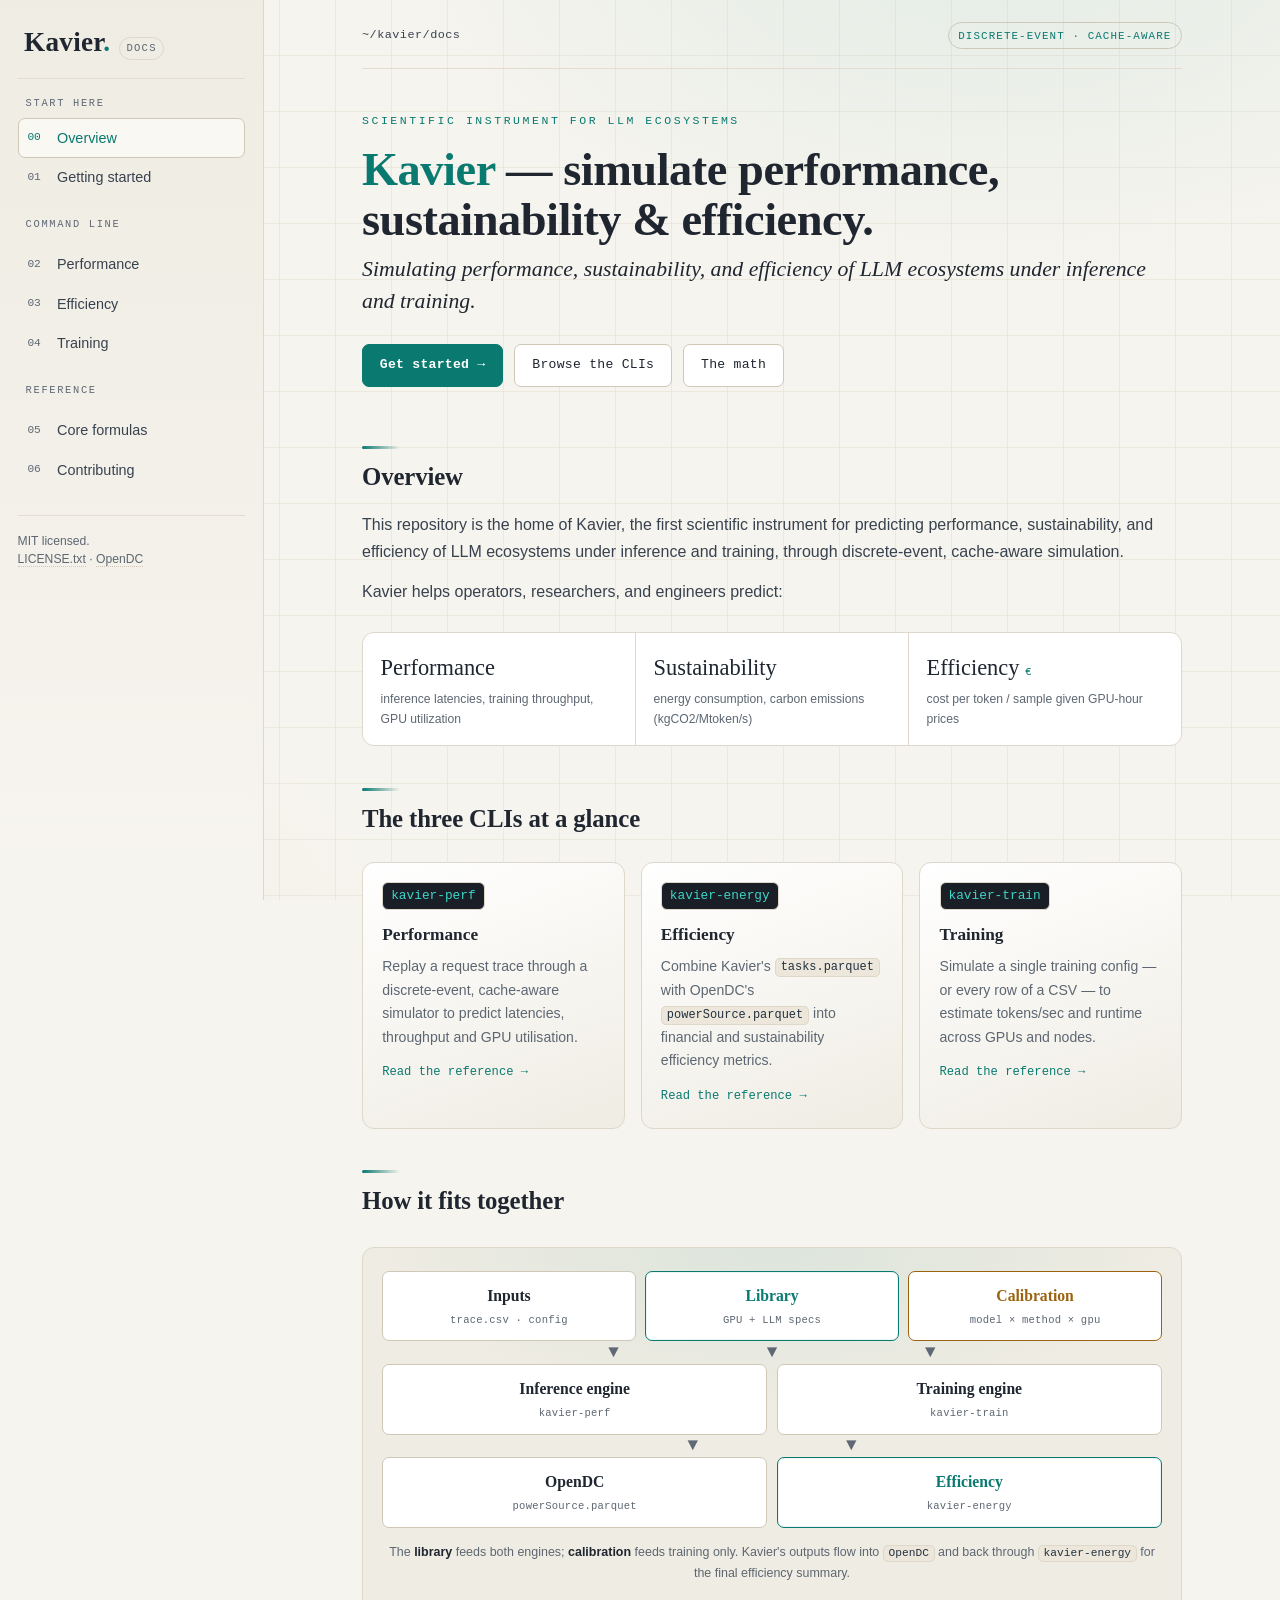
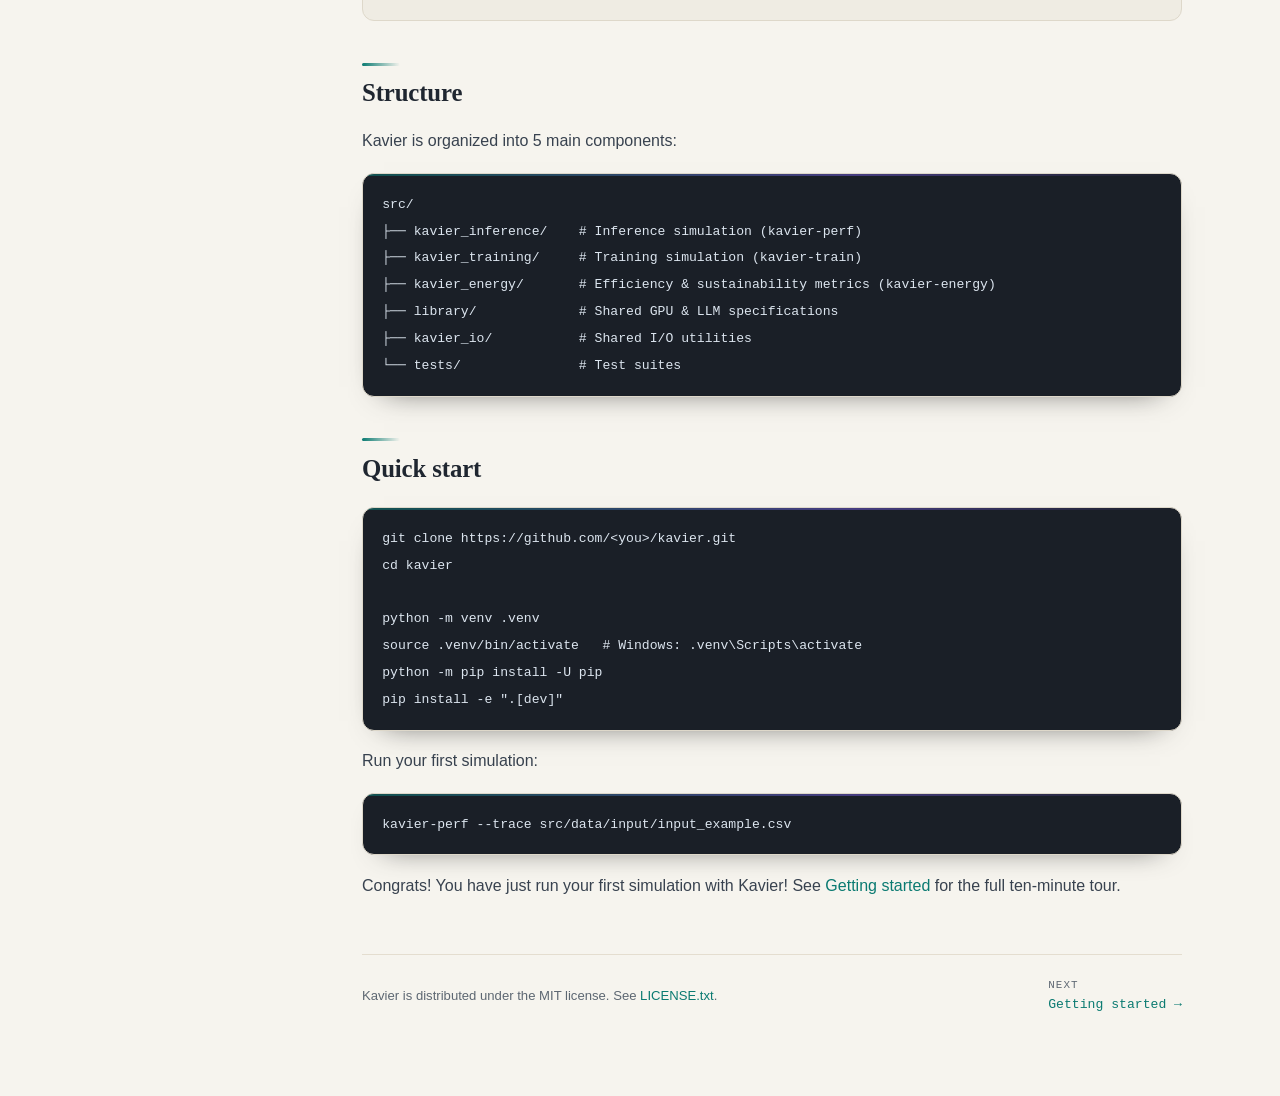
==== commit 383f0a57: "docs: name kavier-energy command and package in CLI/index pages Update the efficiency CLI command re" ====
--- a/docs/index.html
+++ b/docs/index.html
@@ -87,7 +87,7 @@
         <span class="go">Read the reference →</span>
       </a>
       <a class="card nav-noline" href="cli-efficiency.html">
-        <span class="cmd">kavier-eff</span>
+        <span class="cmd">kavier-energy</span>
         <h3>Efficiency</h3>
         <p>Combine Kavier's <code>tasks.parquet</code> with OpenDC's <code>powerSource.parquet</code> into financial and sustainability efficiency metrics.</p>
         <span class="go">Read the reference →</span>
@@ -135,17 +135,18 @@
         </div>
         <div class="node accent">
           <b>Efficiency</b>
-          <span class="sub">kavier-eff</span>
+          <span class="sub">kavier-energy</span>
         </div>
       </div>
-      <p class="arch-note">The <strong>library</strong> feeds both engines; <strong>calibration</strong> feeds training only. Kavier's outputs flow into <code>OpenDC</code> and back through <code>kavier-eff</code> for the final efficiency summary.</p>
+      <p class="arch-note">The <strong>library</strong> feeds both engines; <strong>calibration</strong> feeds training only. Kavier's outputs flow into <code>OpenDC</code> and back through <code>kavier-energy</code> for the final efficiency summary.</p>
     </div>
 
     <h2 id="structure">Structure</h2>
     <p>Kavier is organized into 5 main components:</p>
 <pre><code>src/
-├── kavier_inference/    # Inference simulation (kavier-perf, kavier-eff)
+├── kavier_inference/    # Inference simulation (kavier-perf)
 ├── kavier_training/     # Training simulation (kavier-train)
+├── kavier_energy/       # Efficiency &amp; sustainability metrics (kavier-energy)
 ├── library/             # Shared GPU &amp; LLM specifications
 ├── kavier_io/           # Shared I/O utilities
 └── tests/               # Test suites</code></pre>
--- a/docs/style.css
+++ b/docs/style.css
@@ -16,7 +16,7 @@
   --fg:        #e6edf3;
   --fg-soft:   #b9c4d0;
   --muted:     #8593a3;
-  --faint:     #5c6b7c;
+  --faint:     #768599;   /* lifted for AA on dark panels */
 
   --accent:    #3fd4c7;   /* telemetry teal      */
   --accent-2:  #6fe3d8;
@@ -27,6 +27,13 @@
   --code-bg:   #0a0d12;
   --code-fg:   #d7e2ec;
   --kbd-bg:    #1c242e;
+  --kbd-fg:    var(--code-fg);  /* inline-code fg, scheme-aware */
+
+  /* accents used on always-dark surfaces (code-bg, accent button) —
+     stay bright in both schemes so contrast holds */
+  --accent-on-dark: var(--accent);
+  --amber-on-dark:  var(--amber);
+  --ink-on-accent:  #06231f;     /* dark text sitting on a teal fill */
 
   --glow:      rgba(63, 212, 199, 0.10);
   --glow-amber: rgba(242, 182, 90, 0.08);
@@ -52,17 +59,23 @@
     --fg:        #1f2630;
     --fg-soft:   #38424f;
     --muted:     #5d6772;
-    --faint:     #8a93a0;
-
-    --accent:    #0c8f84;
+    --faint:     #5f6874;   /* darkened for AA on light panels */
+
+    --accent:    #0a7a71;   /* darkened teal: AA on light bg */
     --accent-2:  #0aa093;
-    --amber:     #b6781a;
+    --amber:     #9a630f;   /* darkened amber: AA on light bg */
     --violet:    #6a55c9;
     --rule:      #e4ddcf;
 
     --code-bg:   #1a1f27;   /* keep code dark for contrast/pop */
     --code-fg:   #dce5ef;
     --kbd-bg:    #ece7da;
+    --kbd-fg:    #233040;   /* dark ink on light inline-code bg */
+
+    /* code-bg stays dark in light mode too, so keep bright accents there */
+    --accent-on-dark: #3fd4c7;
+    --amber-on-dark:  #f2b65a;
+    --ink-on-accent:  #ffffff;  /* white reads better than dark on light teal fill */
 
     --glow:      rgba(12, 143, 132, 0.08);
     --glow-amber: rgba(182, 120, 26, 0.06);
@@ -289,7 +302,7 @@
   font-family: var(--font-mono);
   font-size: .85em;
   background: var(--kbd-bg);
-  color: var(--code-fg);
+  color: var(--kbd-fg);
   padding: .12em .42em;
   border-radius: 5px;
   border: 1px solid var(--border);
@@ -398,7 +411,7 @@
   transition: transform .12s, border-color .15s, background .15s;
 }
 .btn:hover { transform: translateY(-1px); text-decoration: none; }
-.btn.primary { background: var(--accent); color: #06231f; border-color: var(--accent); font-weight: 600; }
+.btn.primary { background: var(--accent); color: var(--ink-on-accent); border-color: var(--accent); font-weight: 600; }
 .btn.primary:hover { background: var(--accent-2); }
 .btn.ghost { color: var(--fg); background: var(--panel); }
 .btn.ghost:hover { border-color: var(--accent); color: var(--accent); }
@@ -423,7 +436,7 @@
 .card .cmd {
   font-family: var(--font-mono);
   font-size: .8rem;
-  color: var(--accent);
+  color: var(--accent-on-dark);
   margin-bottom: .55rem;
   display: inline-block;
   padding: .15rem .5rem;
@@ -492,7 +505,7 @@
 .formula .num {
   font-family: var(--font-mono);
   font-size: .72rem;
-  color: #06231f;
+  color: var(--ink-on-accent);
   background: var(--accent);
   padding: .1rem .45rem;
   border-radius: 5px;
@@ -512,8 +525,8 @@
   display: block;
   line-height: 1.7;
 }
-.eq .op { color: var(--accent); }
-.eq .var { color: var(--amber); }
+.eq .op { color: var(--accent-on-dark); }
+.eq .var { color: var(--amber-on-dark); }
 .formula .meta { font-size: .85rem; color: var(--muted); margin: .7rem 0 0; }
 .formula .meta a { color: var(--violet); }
 .formula ul { margin: .55rem 0 0; font-size: .88rem; }
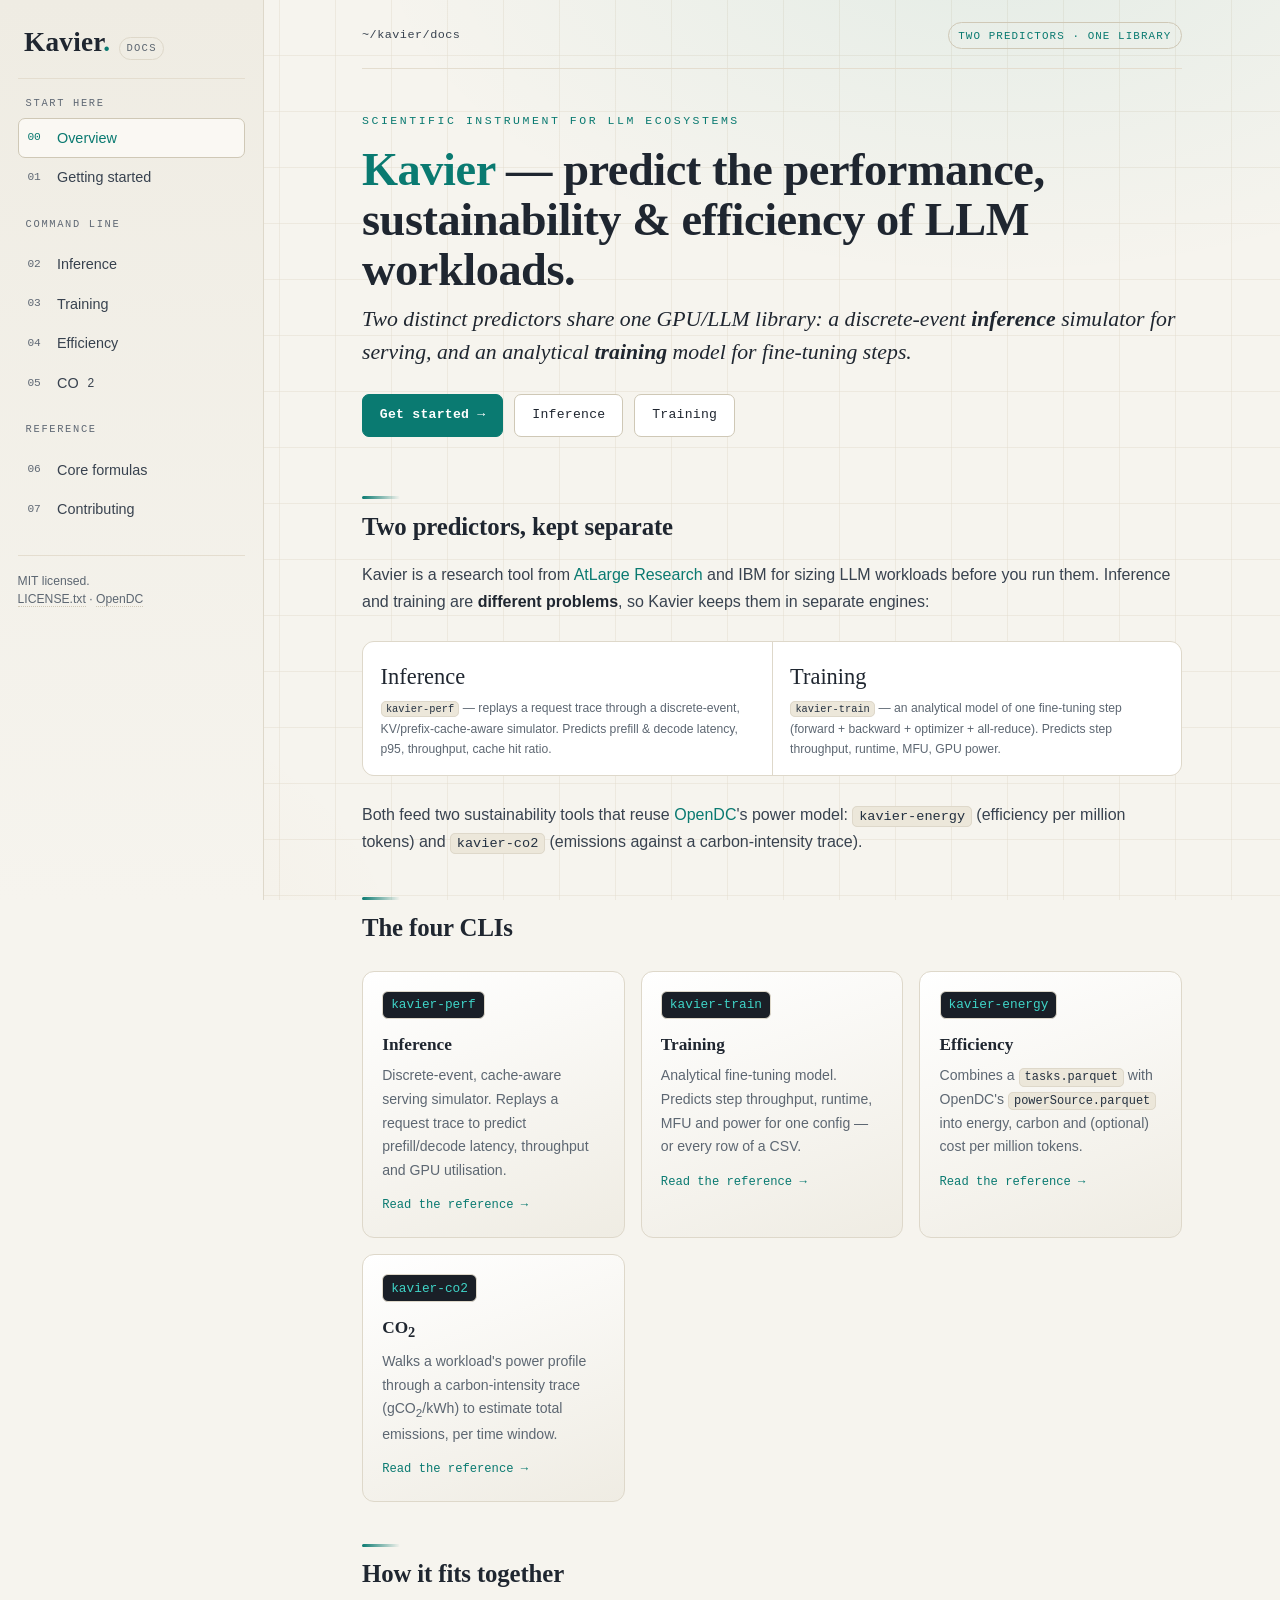
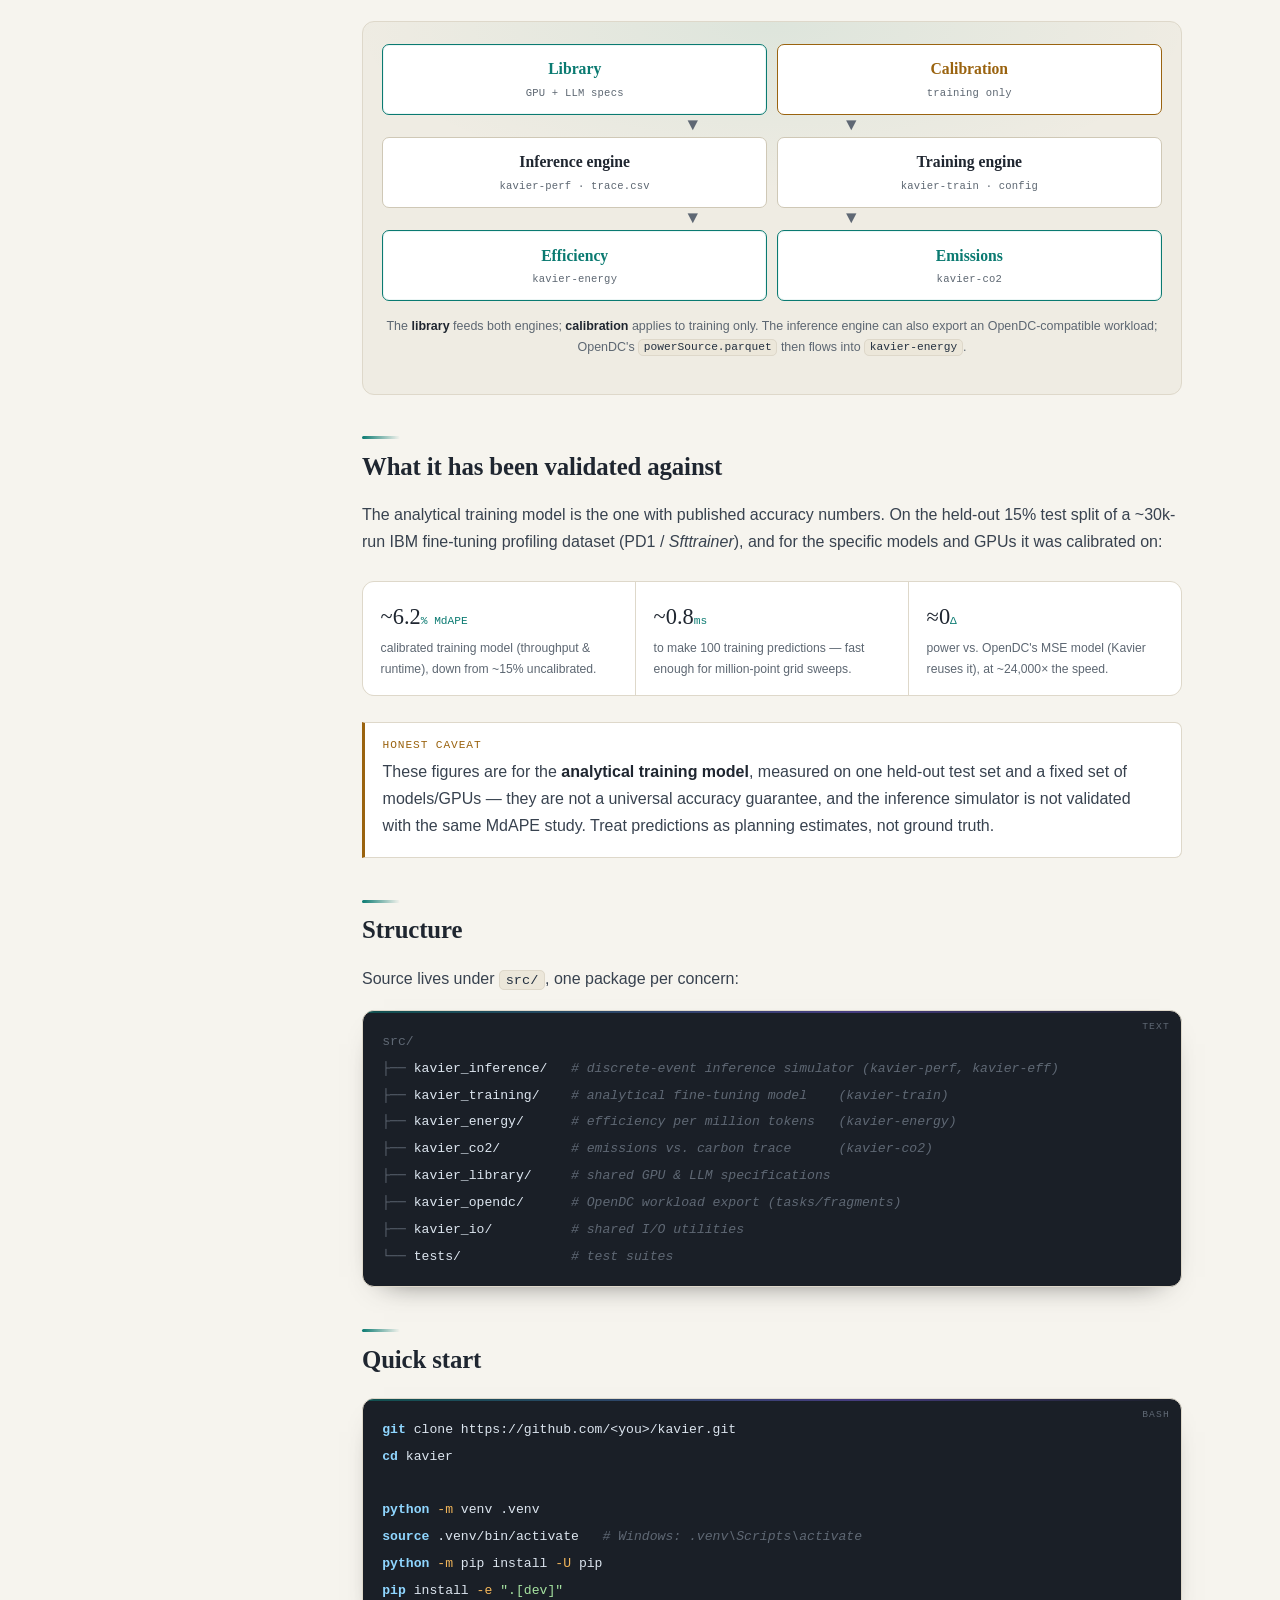
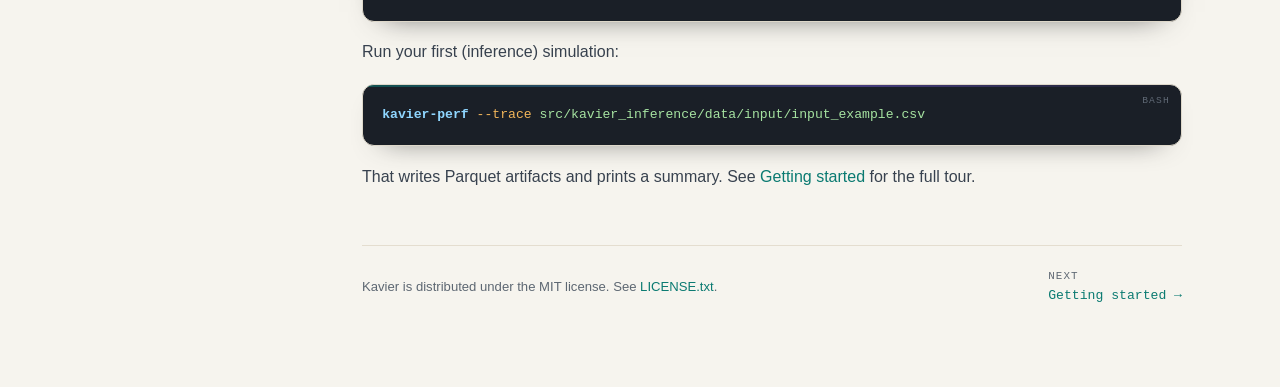
==== commit a813feca: "docs: rewrite to match the technical report; document kavier-co2 Distinguish the inference vs traini" ====
--- a/docs/index.html
+++ b/docs/index.html
@@ -22,15 +22,16 @@
       <div class="nav-group">
         <div class="nav-group-label">Command line</div>
       </div>
-      <a href="cli-performance.html"><span class="ix">02</span> Performance</a>
-      <a href="cli-efficiency.html"><span class="ix">03</span> Efficiency</a>
-      <a href="cli-training.html"><span class="ix">04</span> Training</a>
+      <a href="cli-performance.html"><span class="ix">02</span> Inference</a>
+      <a href="cli-training.html"><span class="ix">03</span> Training</a>
+      <a href="cli-efficiency.html"><span class="ix">04</span> Efficiency</a>
+      <a href="cli-co2.html"><span class="ix">05</span> CO<sub>2</sub></a>
 
       <div class="nav-group">
         <div class="nav-group-label">Reference</div>
       </div>
-      <a href="formulas.html"><span class="ix">05</span> Core formulas</a>
-      <a href="contributing.html"><span class="ix">06</span> Contributing</a>
+      <a href="formulas.html"><span class="ix">06</span> Core formulas</a>
+      <a href="contributing.html"><span class="ix">07</span> Contributing</a>
     </nav>
     <div class="sidebar-foot">
       MIT licensed.<br>
@@ -44,58 +45,60 @@
 
     <div class="topbar">
       <div class="crumbs"><span class="here">~/kavier/docs</span></div>
-      <span class="pill">discrete-event · cache-aware</span>
+      <span class="pill">two predictors · one library</span>
     </div>
 
     <header class="hero">
       <div class="eyebrow">Scientific instrument for LLM ecosystems</div>
-      <h1><span class="accent">Kavier</span> — simulate performance, sustainability &amp; efficiency.</h1>
-      <p class="lede">Simulating performance, sustainability, and efficiency of LLM ecosystems under inference and training.</p>
+      <h1><span class="accent">Kavier</span> — predict the performance, sustainability &amp; efficiency of LLM workloads.</h1>
+      <p class="lede">Two distinct predictors share one GPU/LLM library: a discrete-event <strong>inference</strong> simulator for serving, and an analytical <strong>training</strong> model for fine-tuning steps.</p>
 
       <div class="cta-row">
         <a class="btn primary nav-noline" href="getting-started.html">Get started →</a>
-        <a class="btn ghost nav-noline" href="cli-performance.html">Browse the CLIs</a>
-        <a class="btn ghost nav-noline" href="formulas.html">The math</a>
+        <a class="btn ghost nav-noline" href="cli-performance.html">Inference</a>
+        <a class="btn ghost nav-noline" href="cli-training.html">Training</a>
       </div>
     </header>
 
-    <h2 id="overview">Overview</h2>
-    <p>This repository is the home of Kavier, the first scientific instrument for predicting performance, sustainability, and efficiency of LLM ecosystems under inference and training, through discrete-event, cache-aware simulation.</p>
-    <p>Kavier helps operators, researchers, and engineers predict:</p>
+    <h2 id="overview">Two predictors, kept separate</h2>
+    <p>Kavier is a research tool from <a href="https://atlarge-research.com/">AtLarge Research</a> and IBM for sizing LLM workloads before you run them. Inference and training are <strong>different problems</strong>, so Kavier keeps them in separate engines:</p>
 
     <div class="stats">
       <div class="stat">
-        <span class="k">Performance</span>
-        <div class="l">inference latencies, training throughput, GPU utilization</div>
-      </div>
-      <div class="stat">
-        <span class="k">Sustainability</span>
-        <div class="l">energy consumption, carbon emissions <span style="white-space:nowrap">(kgCO2/Mtoken/s)</span></div>
-      </div>
-      <div class="stat">
-        <span class="k">Efficiency <span class="u">€</span></span>
-        <div class="l">cost per token / sample given GPU-hour prices</div>
-      </div>
-    </div>
-
-    <h2 id="clis">The three CLIs at a glance</h2>
+        <span class="k">Inference</span>
+        <div class="l"><code>kavier-perf</code> — replays a request trace through a discrete-event, KV/prefix-cache-aware simulator. Predicts prefill &amp; decode latency, p95, throughput, cache hit ratio.</div>
+      </div>
+      <div class="stat">
+        <span class="k">Training</span>
+        <div class="l"><code>kavier-train</code> — an analytical model of one fine-tuning step (forward + backward + optimizer + all-reduce). Predicts step throughput, runtime, MFU, GPU power.</div>
+      </div>
+    </div>
+    <p>Both feed two sustainability tools that reuse <a href="https://opendc.org/">OpenDC</a>'s power model: <code>kavier-energy</code> (efficiency per million tokens) and <code>kavier-co2</code> (emissions against a carbon-intensity trace).</p>
+
+    <h2 id="clis">The four CLIs</h2>
     <div class="cards">
       <a class="card nav-noline" href="cli-performance.html">
         <span class="cmd">kavier-perf</span>
-        <h3>Performance</h3>
-        <p>Replay a request trace through a discrete-event, cache-aware simulator to predict latencies, throughput and GPU utilisation.</p>
+        <h3>Inference</h3>
+        <p>Discrete-event, cache-aware serving simulator. Replays a request trace to predict prefill/decode latency, throughput and GPU utilisation.</p>
+        <span class="go">Read the reference →</span>
+      </a>
+      <a class="card nav-noline" href="cli-training.html">
+        <span class="cmd">kavier-train</span>
+        <h3>Training</h3>
+        <p>Analytical fine-tuning model. Predicts step throughput, runtime, MFU and power for one config — or every row of a CSV.</p>
         <span class="go">Read the reference →</span>
       </a>
       <a class="card nav-noline" href="cli-efficiency.html">
         <span class="cmd">kavier-energy</span>
         <h3>Efficiency</h3>
-        <p>Combine Kavier's <code>tasks.parquet</code> with OpenDC's <code>powerSource.parquet</code> into financial and sustainability efficiency metrics.</p>
-        <span class="go">Read the reference →</span>
-      </a>
-      <a class="card nav-noline" href="cli-training.html">
-        <span class="cmd">kavier-train</span>
-        <h3>Training</h3>
-        <p>Simulate a single training config — or every row of a CSV — to estimate tokens/sec and runtime across GPUs and nodes.</p>
+        <p>Combines a <code>tasks.parquet</code> with OpenDC's <code>powerSource.parquet</code> into energy, carbon and (optional) cost per million tokens.</p>
+        <span class="go">Read the reference →</span>
+      </a>
+      <a class="card nav-noline" href="cli-co2.html">
+        <span class="cmd">kavier-co2</span>
+        <h3>CO<sub>2</sub></h3>
+        <p>Walks a workload's power profile through a carbon-intensity trace (gCO<sub>2</sub>/kWh) to estimate total emissions, per time window.</p>
         <span class="go">Read the reference →</span>
       </a>
     </div>
@@ -103,65 +106,84 @@
     <h2 id="architecture">How it fits together</h2>
     <div class="arch">
       <div class="arch-row">
-        <div class="node">
-          <b>Inputs</b>
-          <span class="sub">trace.csv · config</span>
-        </div>
         <div class="node accent">
           <b>Library</b>
           <span class="sub">GPU + LLM specs</span>
         </div>
         <div class="node amber">
           <b>Calibration</b>
-          <span class="sub">model × method × gpu</span>
-        </div>
-      </div>
-      <div class="arch-flow">▼&nbsp;&nbsp;&nbsp;&nbsp;&nbsp;&nbsp;&nbsp;&nbsp;&nbsp;&nbsp;&nbsp;&nbsp;&nbsp;&nbsp;▼&nbsp;&nbsp;&nbsp;&nbsp;&nbsp;&nbsp;&nbsp;&nbsp;&nbsp;&nbsp;&nbsp;&nbsp;&nbsp;&nbsp;▼</div>
+          <span class="sub">training only</span>
+        </div>
+      </div>
+      <div class="arch-flow">▼&nbsp;&nbsp;&nbsp;&nbsp;&nbsp;&nbsp;&nbsp;&nbsp;&nbsp;&nbsp;&nbsp;&nbsp;&nbsp;&nbsp;▼</div>
       <div class="arch-row">
         <div class="node">
           <b>Inference engine</b>
-          <span class="sub">kavier-perf</span>
+          <span class="sub">kavier-perf · trace.csv</span>
         </div>
         <div class="node">
           <b>Training engine</b>
-          <span class="sub">kavier-train</span>
+          <span class="sub">kavier-train · config</span>
         </div>
       </div>
       <div class="arch-flow">▼&nbsp;&nbsp;&nbsp;&nbsp;&nbsp;&nbsp;&nbsp;&nbsp;&nbsp;&nbsp;&nbsp;&nbsp;&nbsp;&nbsp;▼</div>
       <div class="arch-row">
-        <div class="node">
-          <b>OpenDC</b>
-          <span class="sub">powerSource.parquet</span>
-        </div>
         <div class="node accent">
           <b>Efficiency</b>
           <span class="sub">kavier-energy</span>
         </div>
-      </div>
-      <p class="arch-note">The <strong>library</strong> feeds both engines; <strong>calibration</strong> feeds training only. Kavier's outputs flow into <code>OpenDC</code> and back through <code>kavier-energy</code> for the final efficiency summary.</p>
+        <div class="node accent">
+          <b>Emissions</b>
+          <span class="sub">kavier-co2</span>
+        </div>
+      </div>
+      <p class="arch-note">The <strong>library</strong> feeds both engines; <strong>calibration</strong> applies to training only. The inference engine can also export an OpenDC-compatible workload; OpenDC's <code>powerSource.parquet</code> then flows into <code>kavier-energy</code>.</p>
+    </div>
+
+    <h2 id="validation">What it has been validated against</h2>
+    <p>The analytical training model is the one with published accuracy numbers. On the held-out 15% test split of a ~30k-run IBM fine-tuning profiling dataset (PD1 / <em>Sfttrainer</em>), and for the specific models and GPUs it was calibrated on:</p>
+    <div class="stats">
+      <div class="stat">
+        <span class="k">~6.2<span class="u">% MdAPE</span></span>
+        <div class="l">calibrated training model (throughput &amp; runtime), down from ~15% uncalibrated.</div>
+      </div>
+      <div class="stat">
+        <span class="k">~0.8<span class="u">ms</span></span>
+        <div class="l">to make 100 training predictions — fast enough for million-point grid sweeps.</div>
+      </div>
+      <div class="stat">
+        <span class="k">≈0<span class="u">Δ</span></span>
+        <div class="l">power vs. OpenDC's MSE model (Kavier reuses it), at ~24,000× the speed.</div>
+      </div>
+    </div>
+    <div class="callout amber">
+      <span class="tag">honest caveat</span>
+      <p>These figures are for the <strong>analytical training model</strong>, measured on one held-out test set and a fixed set of models/GPUs — they are not a universal accuracy guarantee, and the inference simulator is not validated with the same MdAPE study. Treat predictions as planning estimates, not ground truth.</p>
     </div>
 
     <h2 id="structure">Structure</h2>
-    <p>Kavier is organized into 5 main components:</p>
-<pre><code>src/
-├── kavier_inference/    # Inference simulation (kavier-perf)
-├── kavier_training/     # Training simulation (kavier-train)
-├── kavier_energy/       # Efficiency &amp; sustainability metrics (kavier-energy)
-├── library/             # Shared GPU &amp; LLM specifications
-├── kavier_io/           # Shared I/O utilities
-└── tests/               # Test suites</code></pre>
+    <p>Source lives under <code>src/</code>, one package per concern:</p>
+<pre data-lang="text"><code><span class="t-tree">src/</span>
+<span class="t-tree">├──</span> kavier_inference/   <span class="t-cmt"># discrete-event inference simulator (kavier-perf, kavier-eff)</span>
+<span class="t-tree">├──</span> kavier_training/    <span class="t-cmt"># analytical fine-tuning model    (kavier-train)</span>
+<span class="t-tree">├──</span> kavier_energy/      <span class="t-cmt"># efficiency per million tokens   (kavier-energy)</span>
+<span class="t-tree">├──</span> kavier_co2/         <span class="t-cmt"># emissions vs. carbon trace      (kavier-co2)</span>
+<span class="t-tree">├──</span> kavier_library/     <span class="t-cmt"># shared GPU &amp; LLM specifications</span>
+<span class="t-tree">├──</span> kavier_opendc/      <span class="t-cmt"># OpenDC workload export (tasks/fragments)</span>
+<span class="t-tree">├──</span> kavier_io/          <span class="t-cmt"># shared I/O utilities</span>
+<span class="t-tree">└──</span> tests/              <span class="t-cmt"># test suites</span></code></pre>
 
     <h2 id="install">Quick start</h2>
-<pre><code>git clone https://github.com/&lt;you&gt;/kavier.git
-cd kavier
-
-python -m venv .venv
-source .venv/bin/activate   # Windows: .venv\Scripts\activate
-python -m pip install -U pip
-pip install -e ".[dev]"</code></pre>
-    <p>Run your first simulation:</p>
-<pre><code>kavier-perf --trace src/data/input/input_example.csv</code></pre>
-    <p>Congrats! You have just run your first simulation with Kavier! See <a href="getting-started.html">Getting started</a> for the full ten-minute tour.</p>
+<pre data-lang="bash"><code><span class="t-cmd">git</span> clone https://github.com/&lt;you&gt;/kavier.git
+<span class="t-cmd">cd</span> kavier
+
+<span class="t-cmd">python</span> <span class="t-flag">-m</span> venv .venv
+<span class="t-cmd">source</span> .venv/bin/activate   <span class="t-cmt"># Windows: .venv\Scripts\activate</span>
+<span class="t-cmd">python</span> <span class="t-flag">-m</span> pip install <span class="t-flag">-U</span> pip
+<span class="t-cmd">pip</span> install <span class="t-flag">-e</span> <span class="t-str">".[dev]"</span></code></pre>
+    <p>Run your first (inference) simulation:</p>
+<pre data-lang="bash"><code><span class="t-cmd">kavier-perf</span> <span class="t-flag">--trace</span> <span class="t-str">src/kavier_inference/data/input/input_example.csv</span></code></pre>
+    <p>That writes Parquet artifacts and prints a summary. See <a href="getting-started.html">Getting started</a> for the full tour.</p>
 
     <div class="page-foot">
       <span>Kavier is distributed under the MIT license. See <a href="../LICENSE.txt">LICENSE.txt</a>.</span>
--- a/docs/style.css
+++ b/docs/style.css
@@ -335,6 +335,36 @@
   color: var(--code-fg);
 }
 
+/* a small language tag, top-right of a code block */
+pre[data-lang]::after {
+  content: attr(data-lang);
+  position: absolute;
+  top: .5rem; right: .7rem;
+  font-family: var(--font-mono);
+  font-size: .6rem;
+  letter-spacing: .12em;
+  text-transform: uppercase;
+  color: var(--faint);
+  pointer-events: none;
+}
+
+/* ---------- syntax highlighting (self-contained, no external assets) ----------
+   Tokens are hand-tagged with <span class="t-*"> in the HTML. Colours sit on the
+   always-dark --code-bg, so they use the on-dark accents and stay legible in both
+   light and dark schemes. */
+.t-cmd  { color: #8fd6ff; font-weight: 600; }              /* executable / command  */
+.t-flag { color: var(--amber-on-dark); }                   /* --flags               */
+.t-str  { color: #a6e3a1; }                                /* "strings", paths      */
+.t-num  { color: #f4b8e4; }                                /* numbers               */
+.t-cmt  { color: var(--faint); font-style: italic; }       /* # comments            */
+.t-kw   { color: var(--violet); }                          /* python keywords       */
+.t-fn   { color: #8fd6ff; }                                /* function / call       */
+.t-var  { color: var(--code-fg); }                         /* plain identifiers     */
+.t-op   { color: var(--accent-on-dark); }                  /* operators / pipes     */
+.t-key  { color: var(--amber-on-dark); }                   /* JSON / output keys    */
+.t-path { color: #a6e3a1; }                                /* file paths            */
+.t-tree { color: var(--faint); }                           /* dir-tree glyphs       */
+
 /* ---------- tables ---------- */
 .table-wrap { overflow-x: auto; margin: 1.2rem 0; border: 1px solid var(--border); border-radius: var(--radius); }
 table { border-collapse: collapse; width: 100%; font-size: .88rem; }
